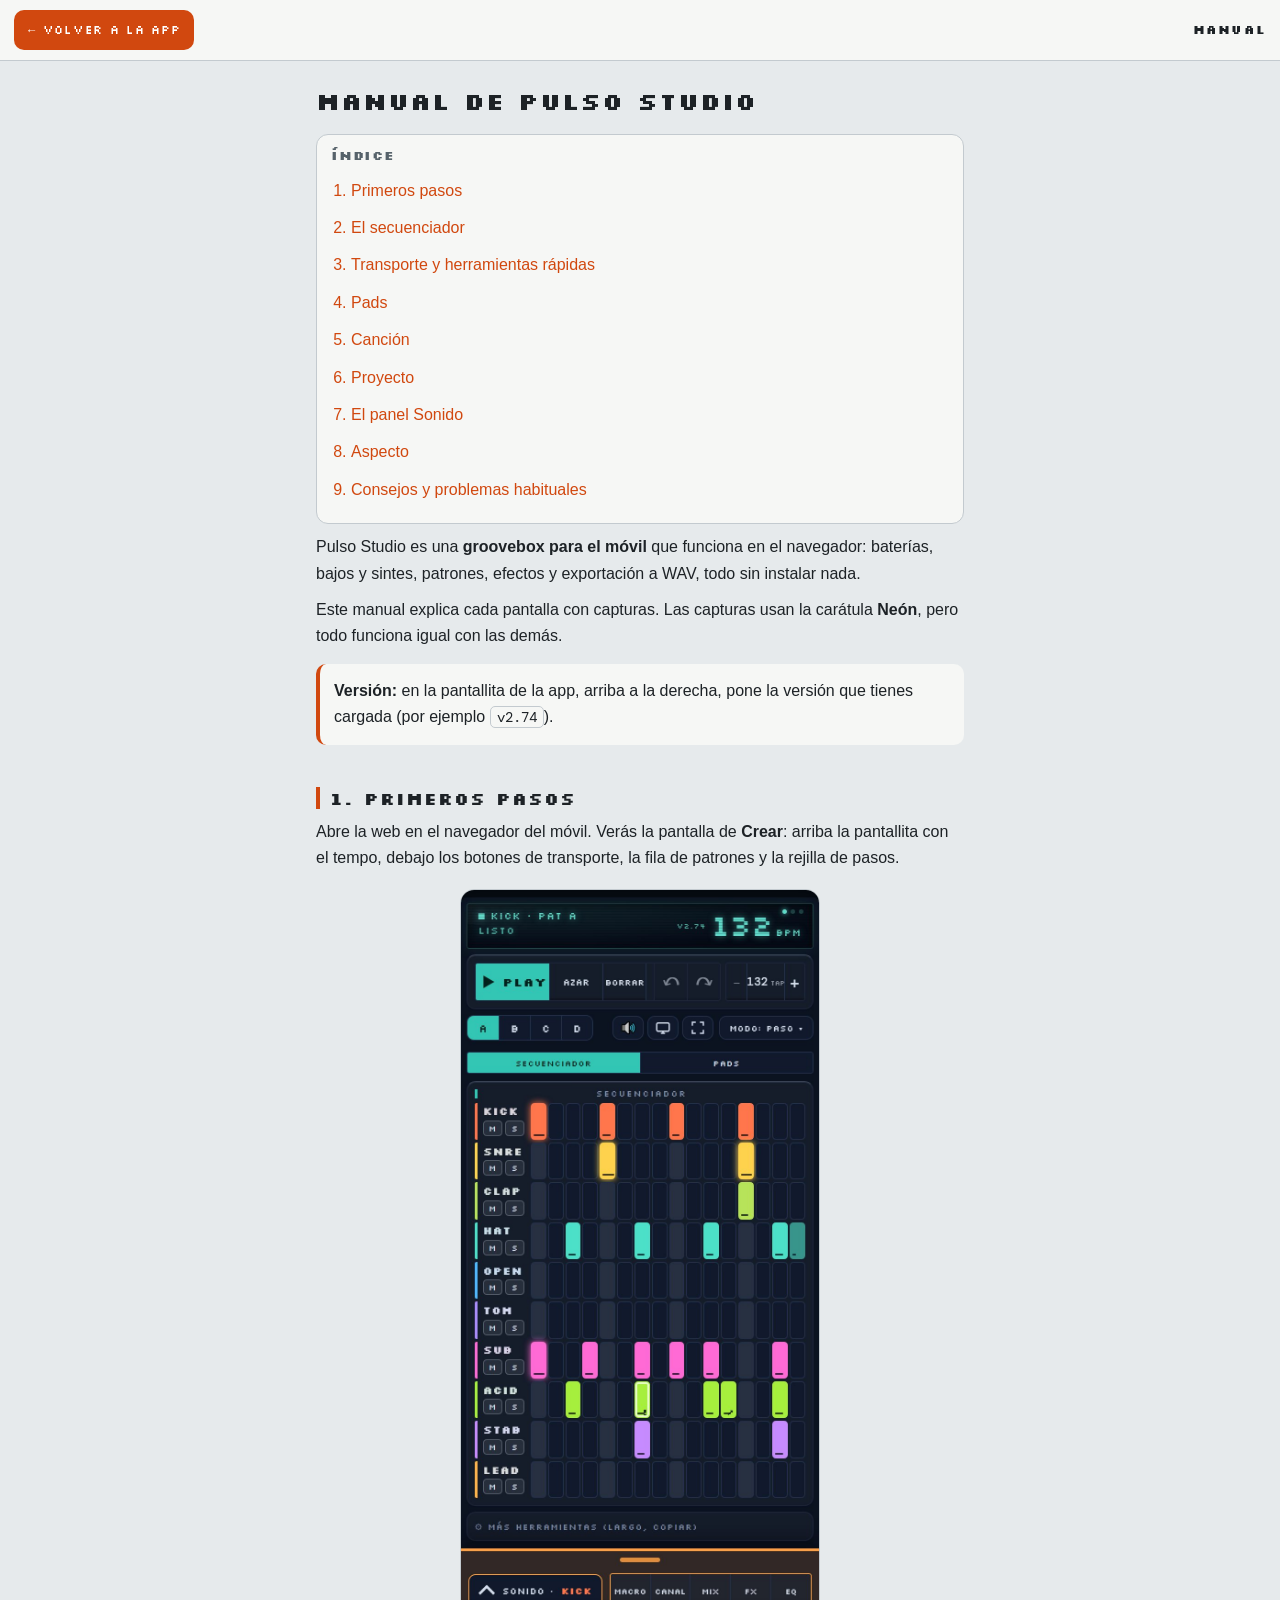
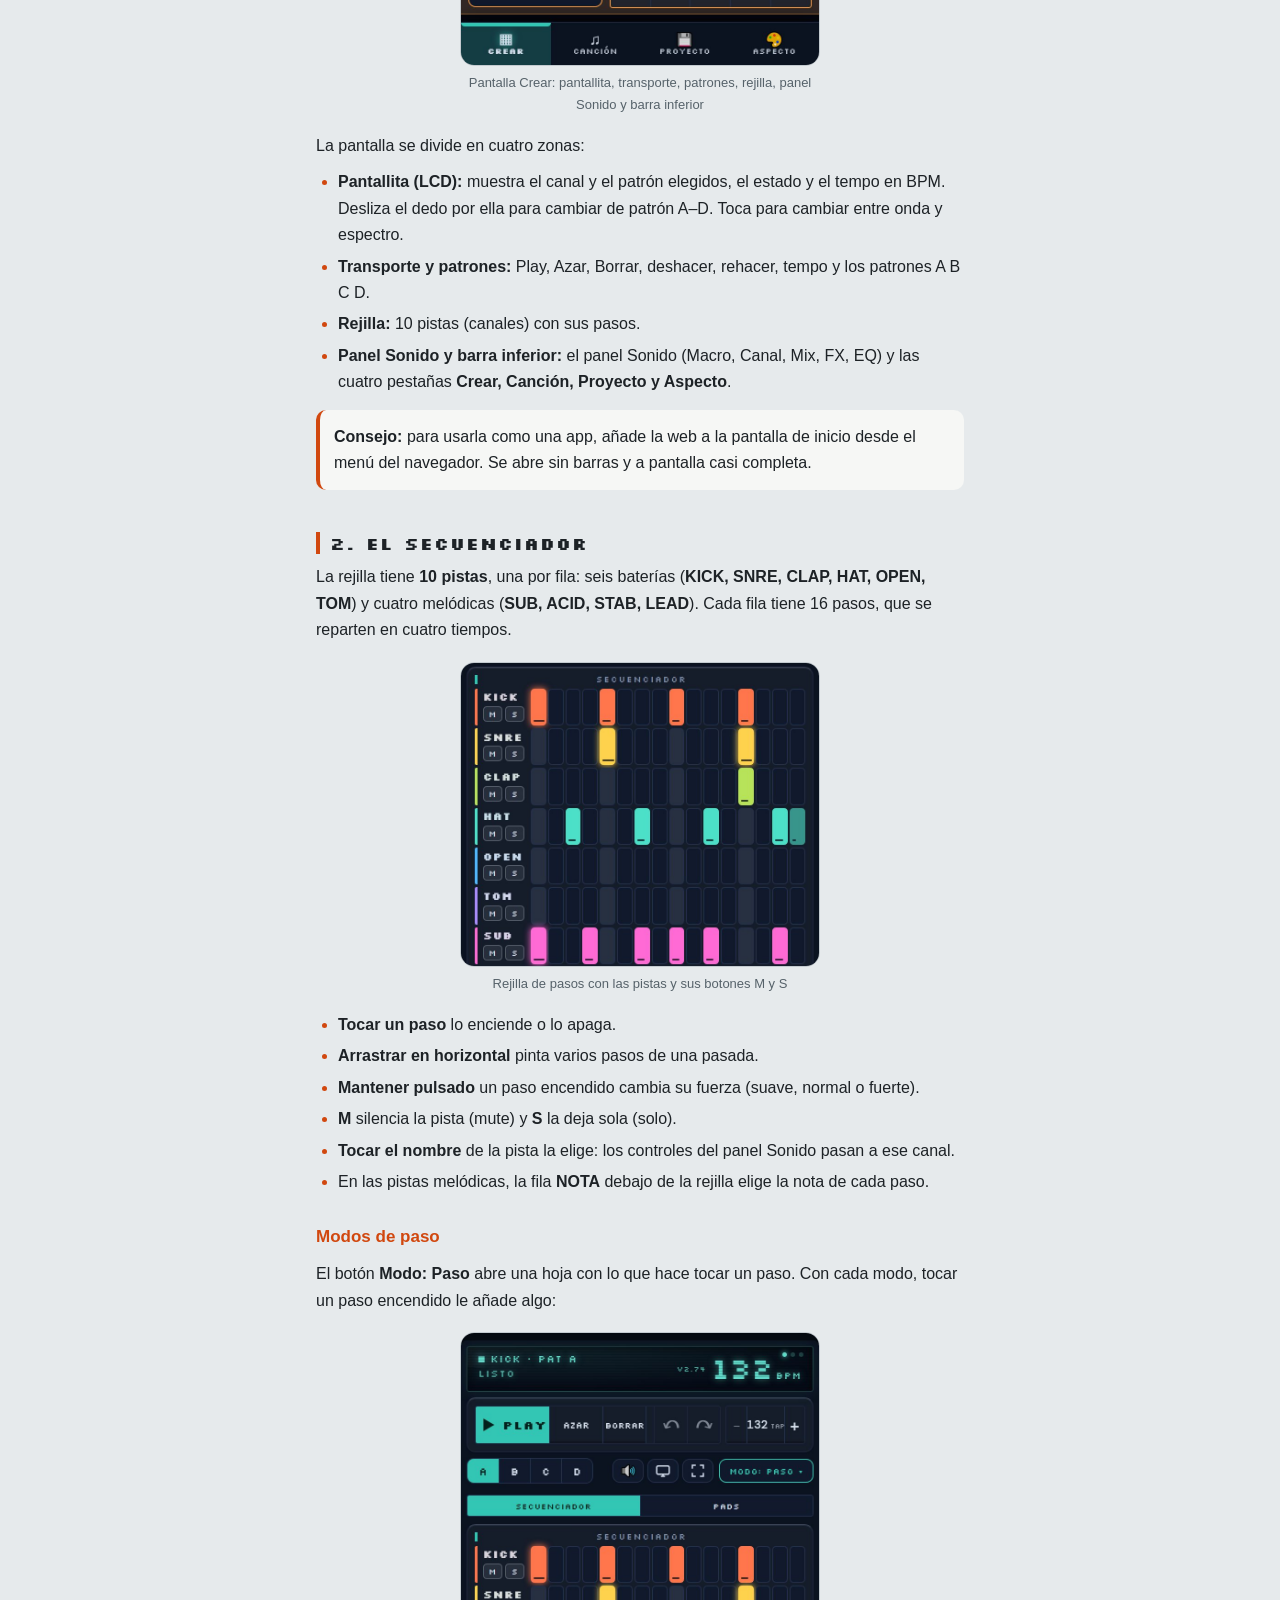
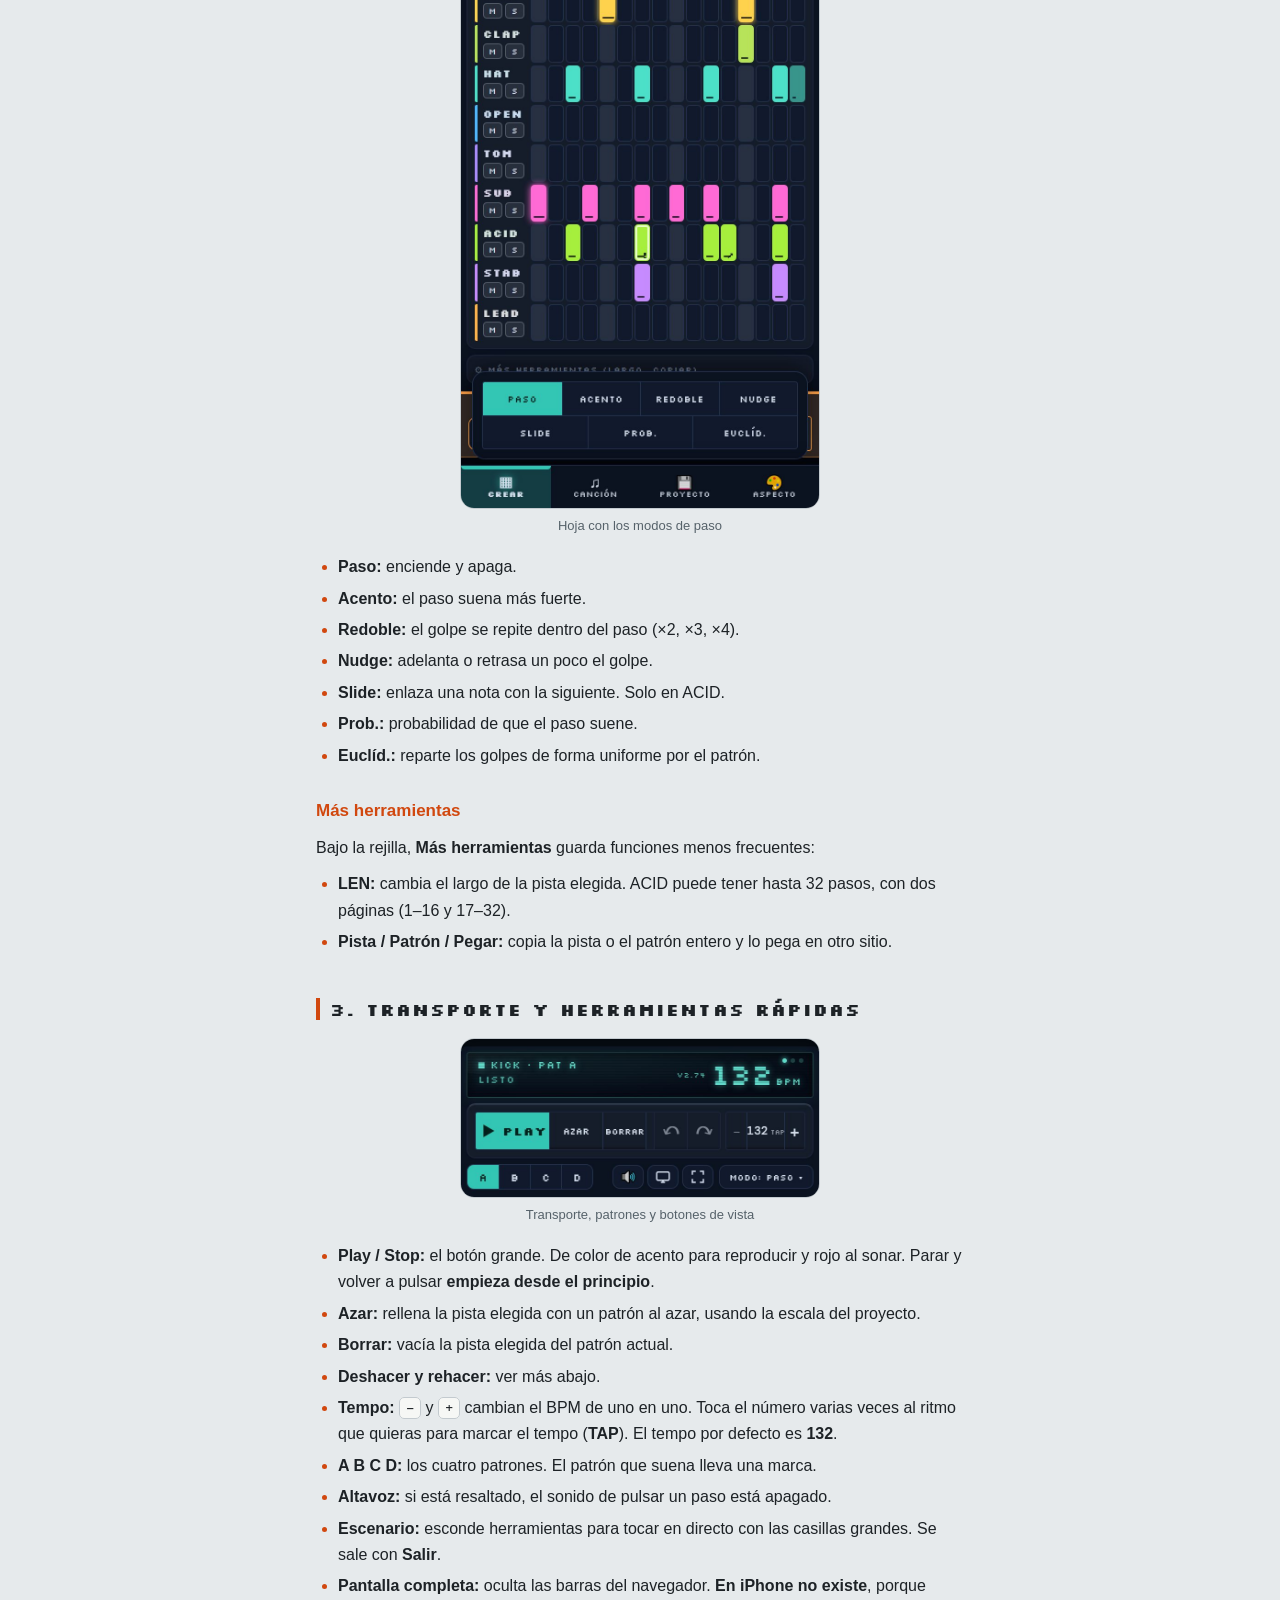
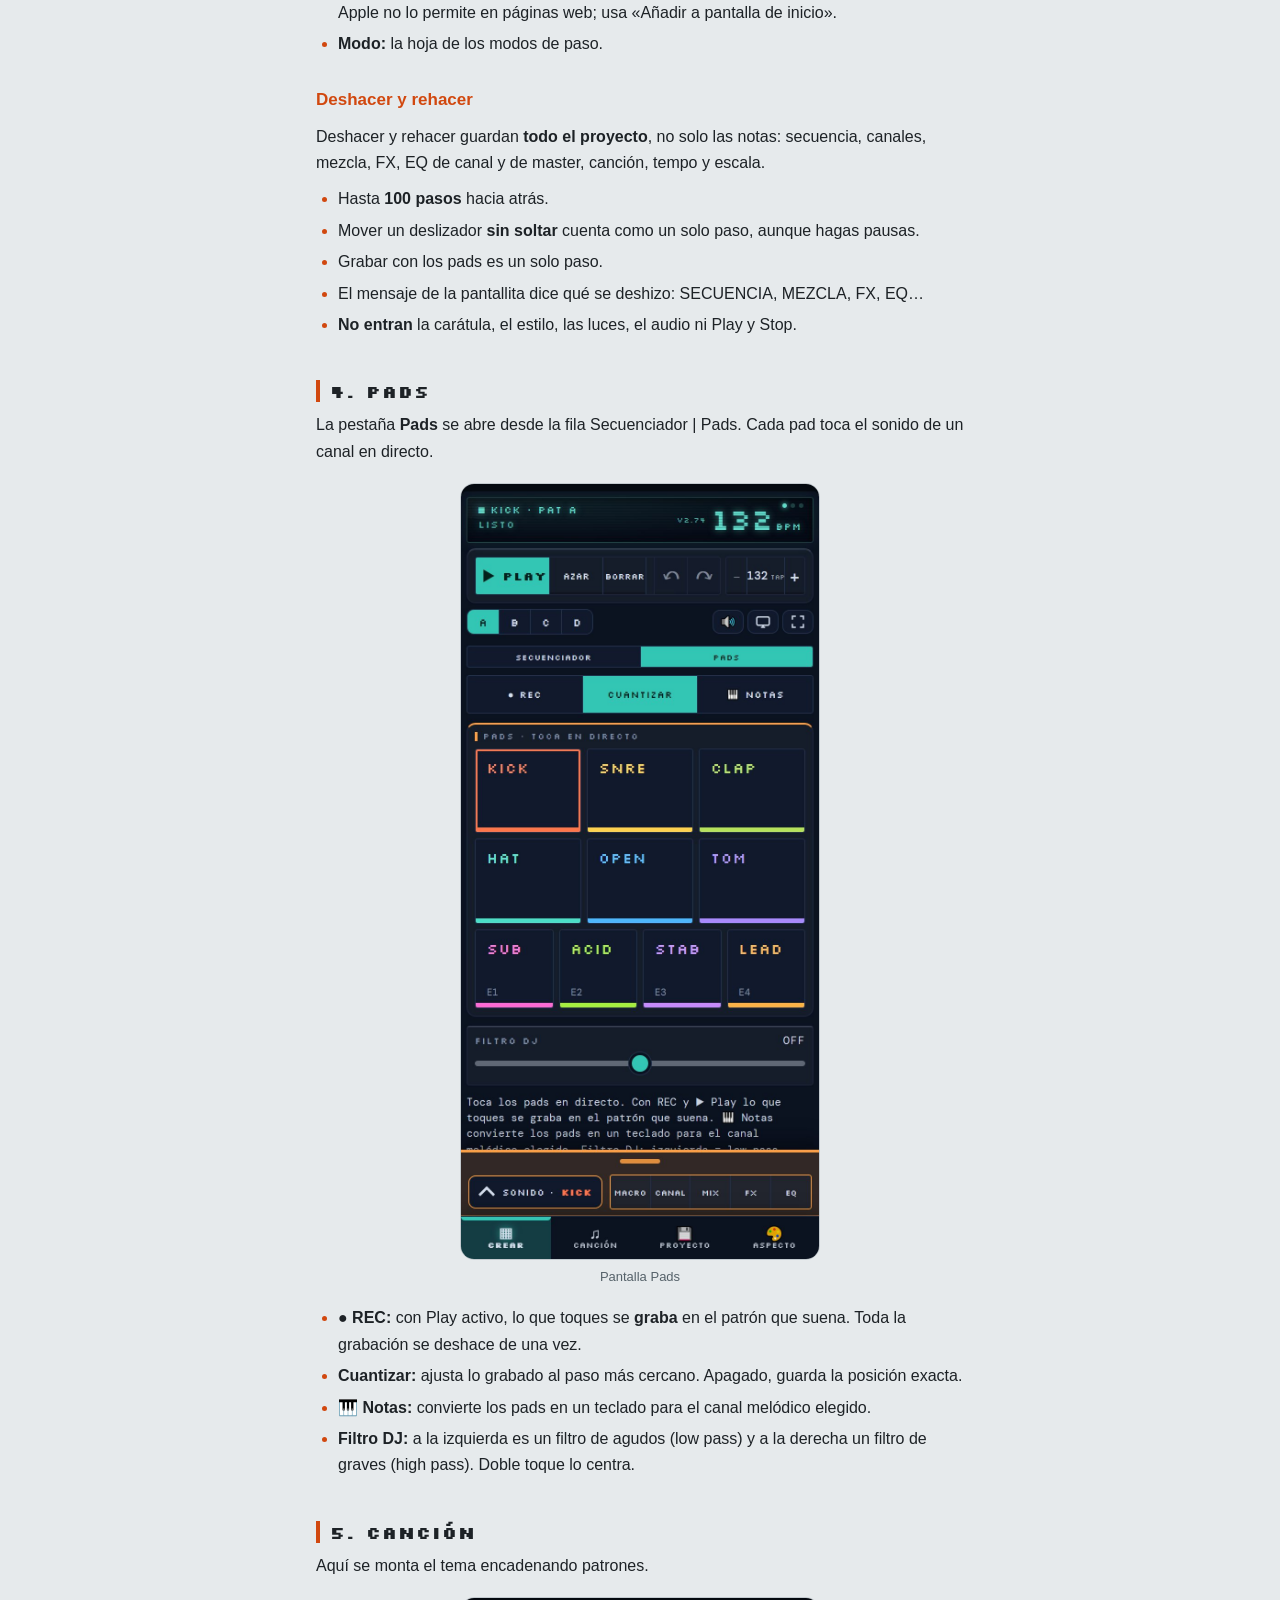
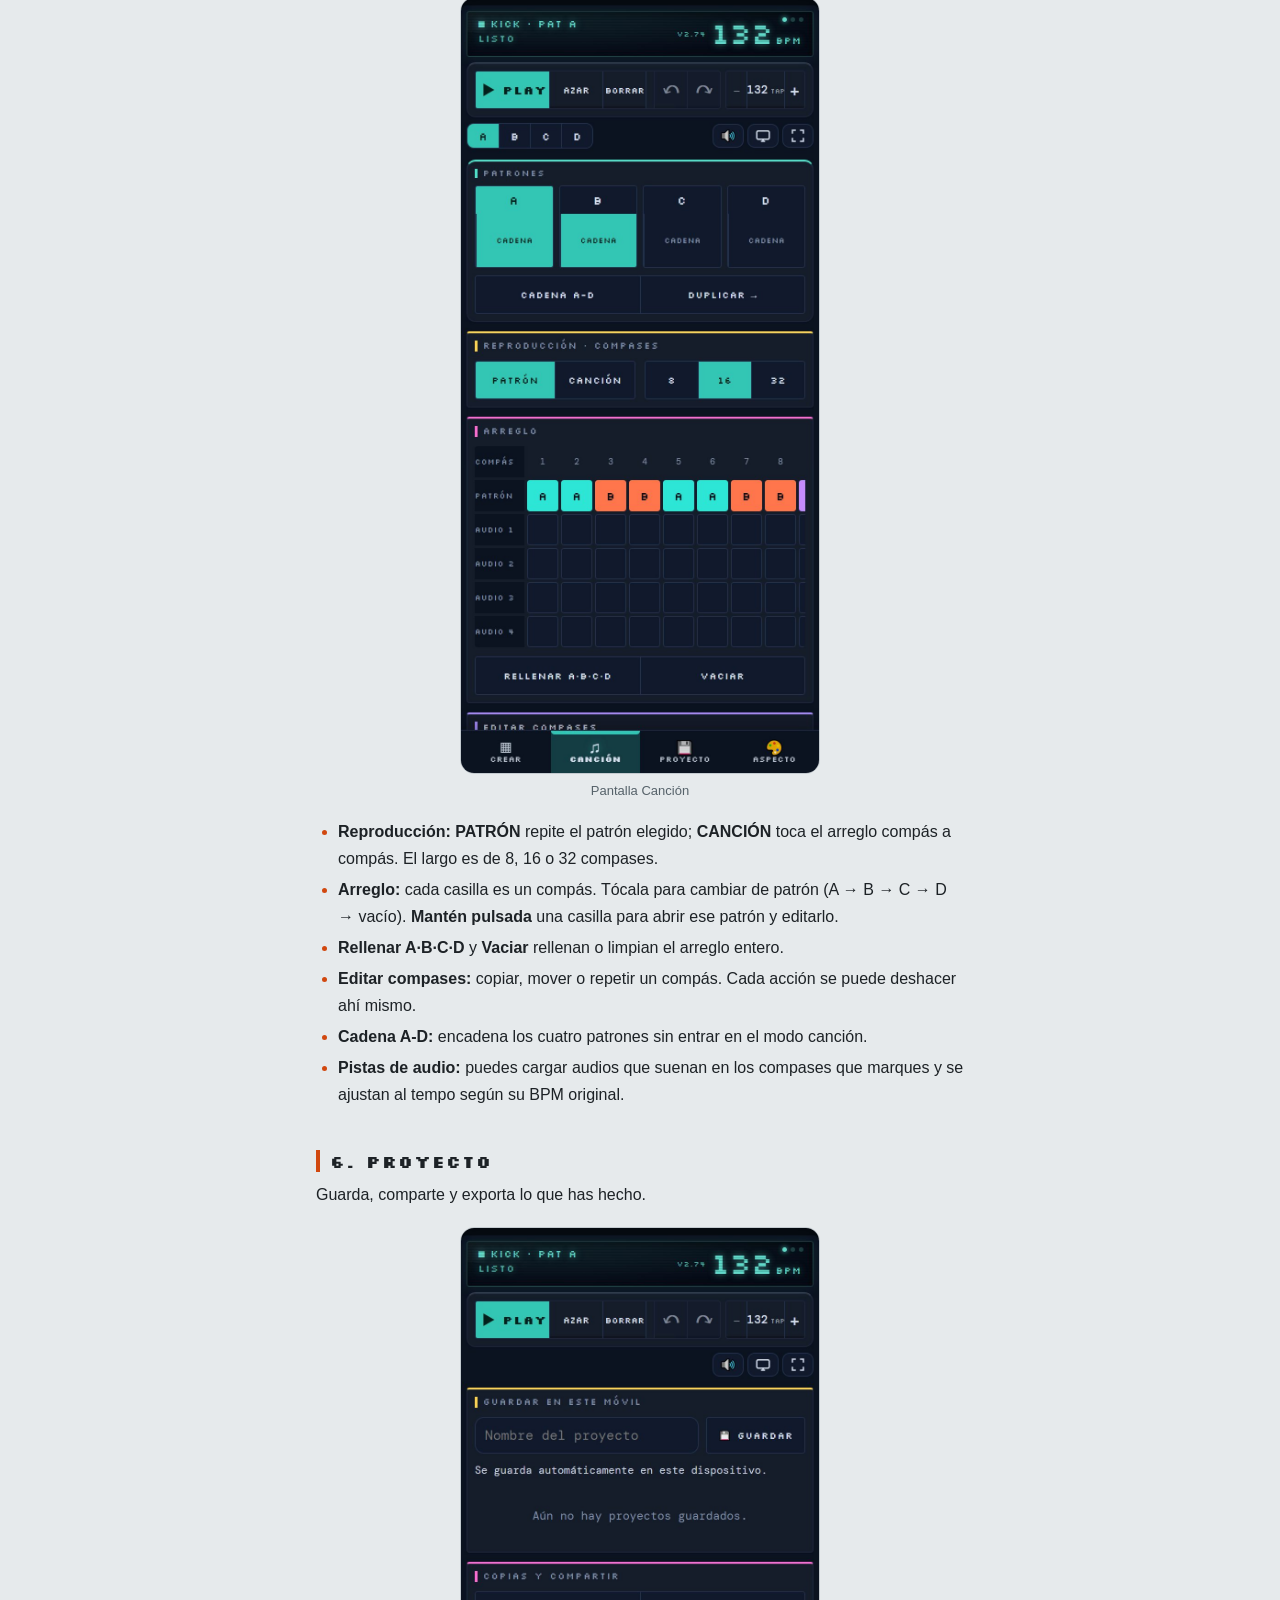
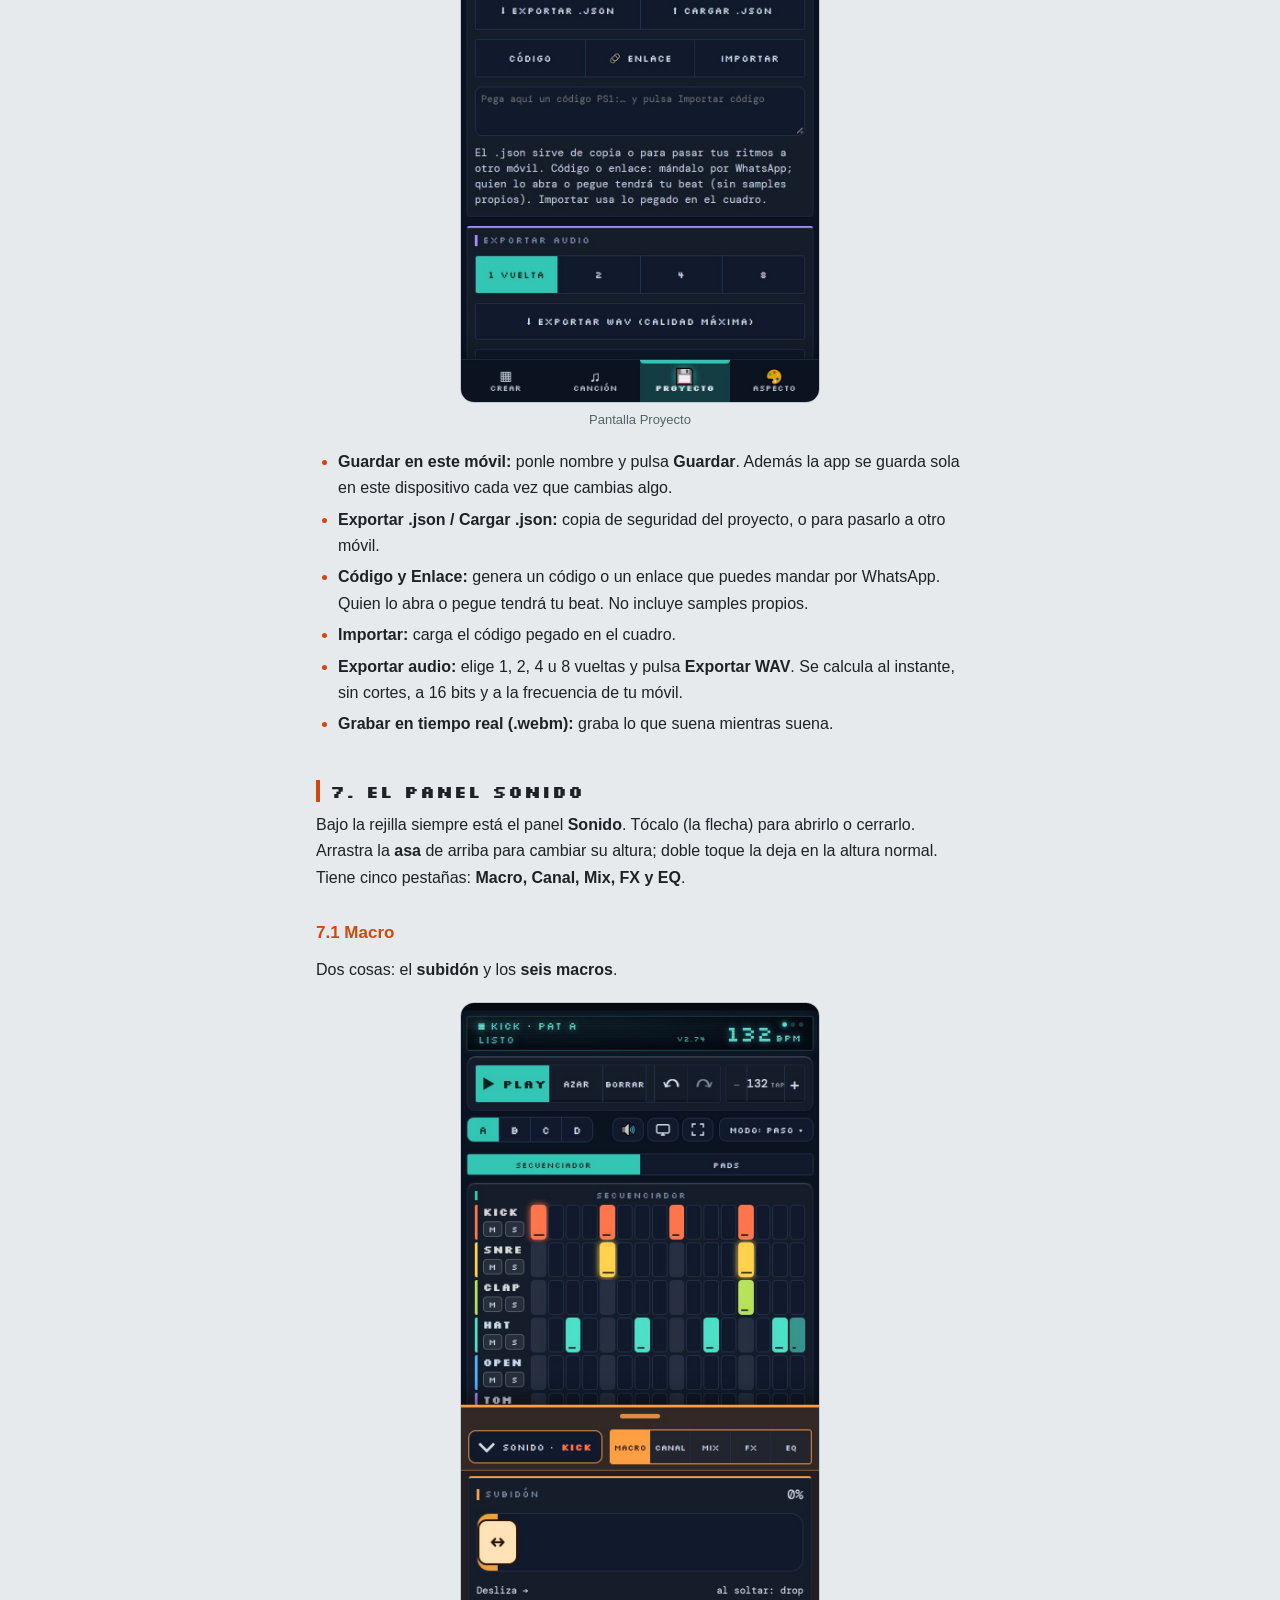
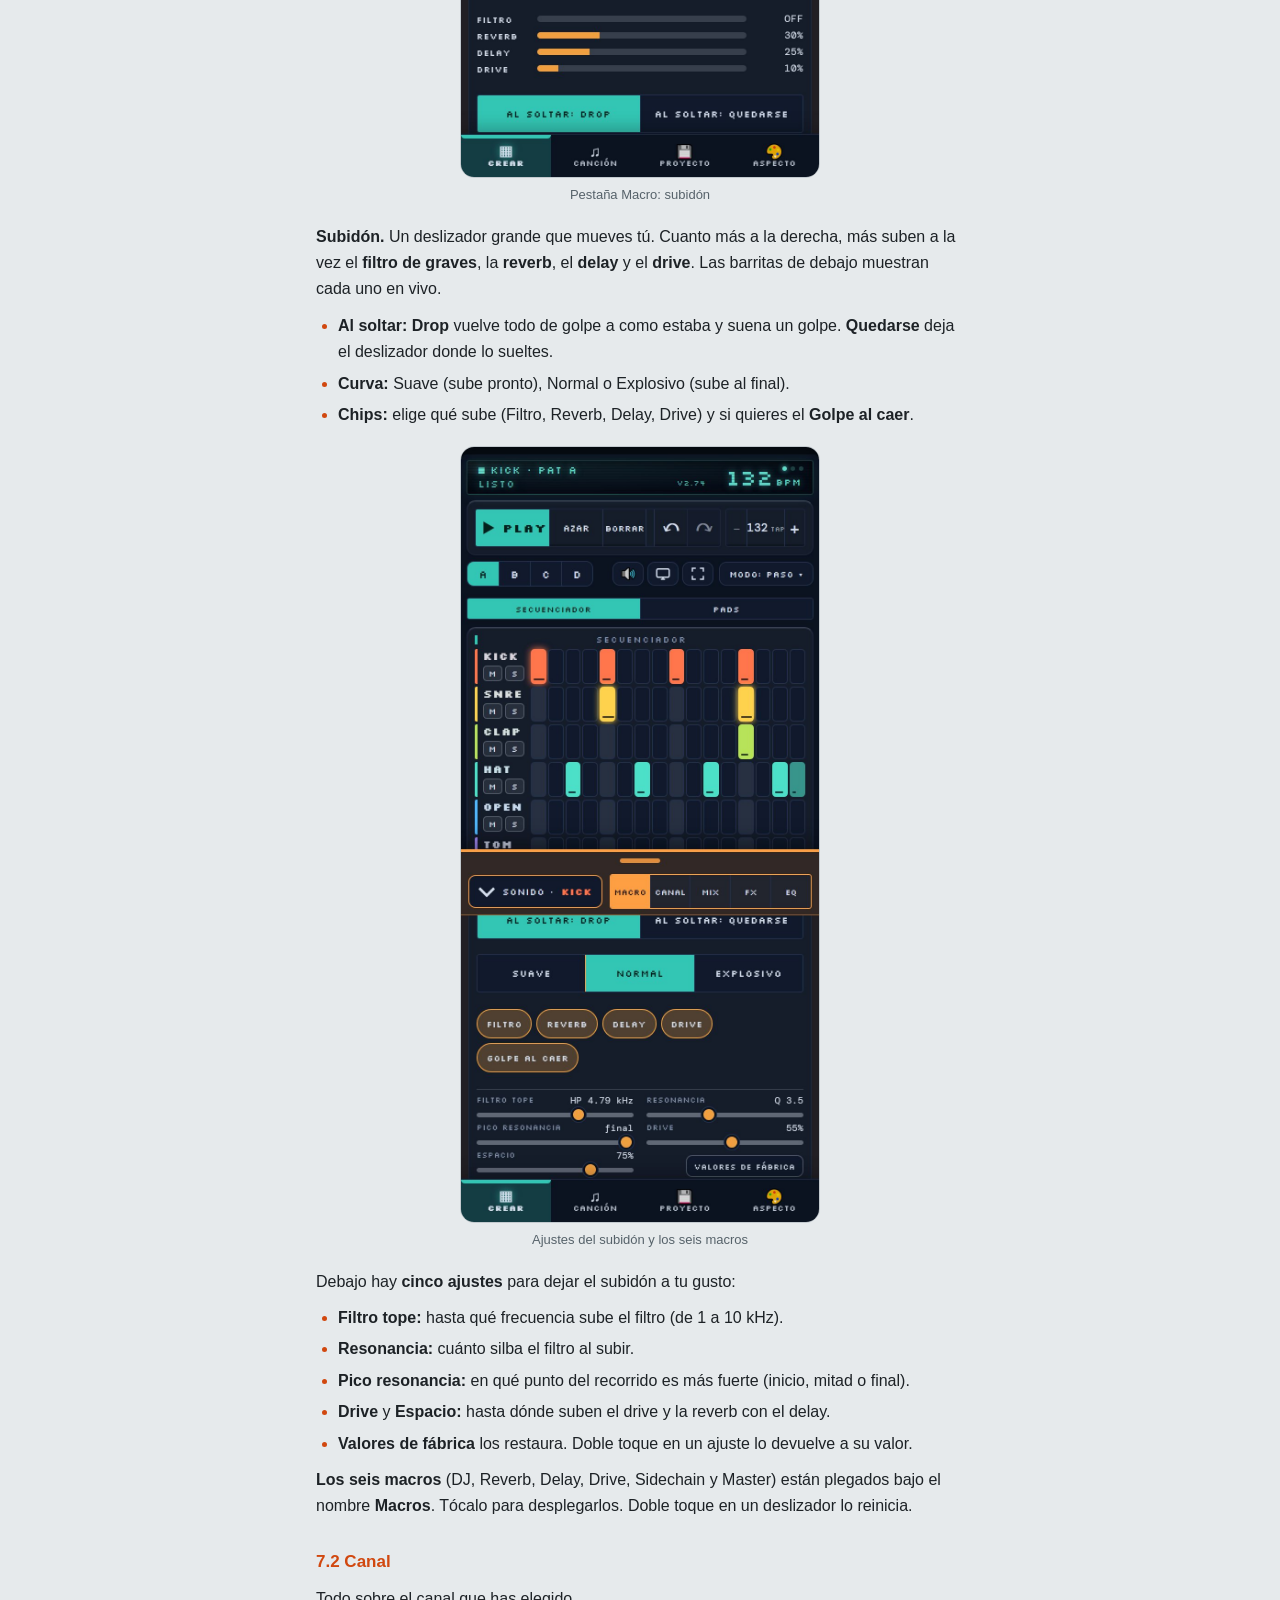
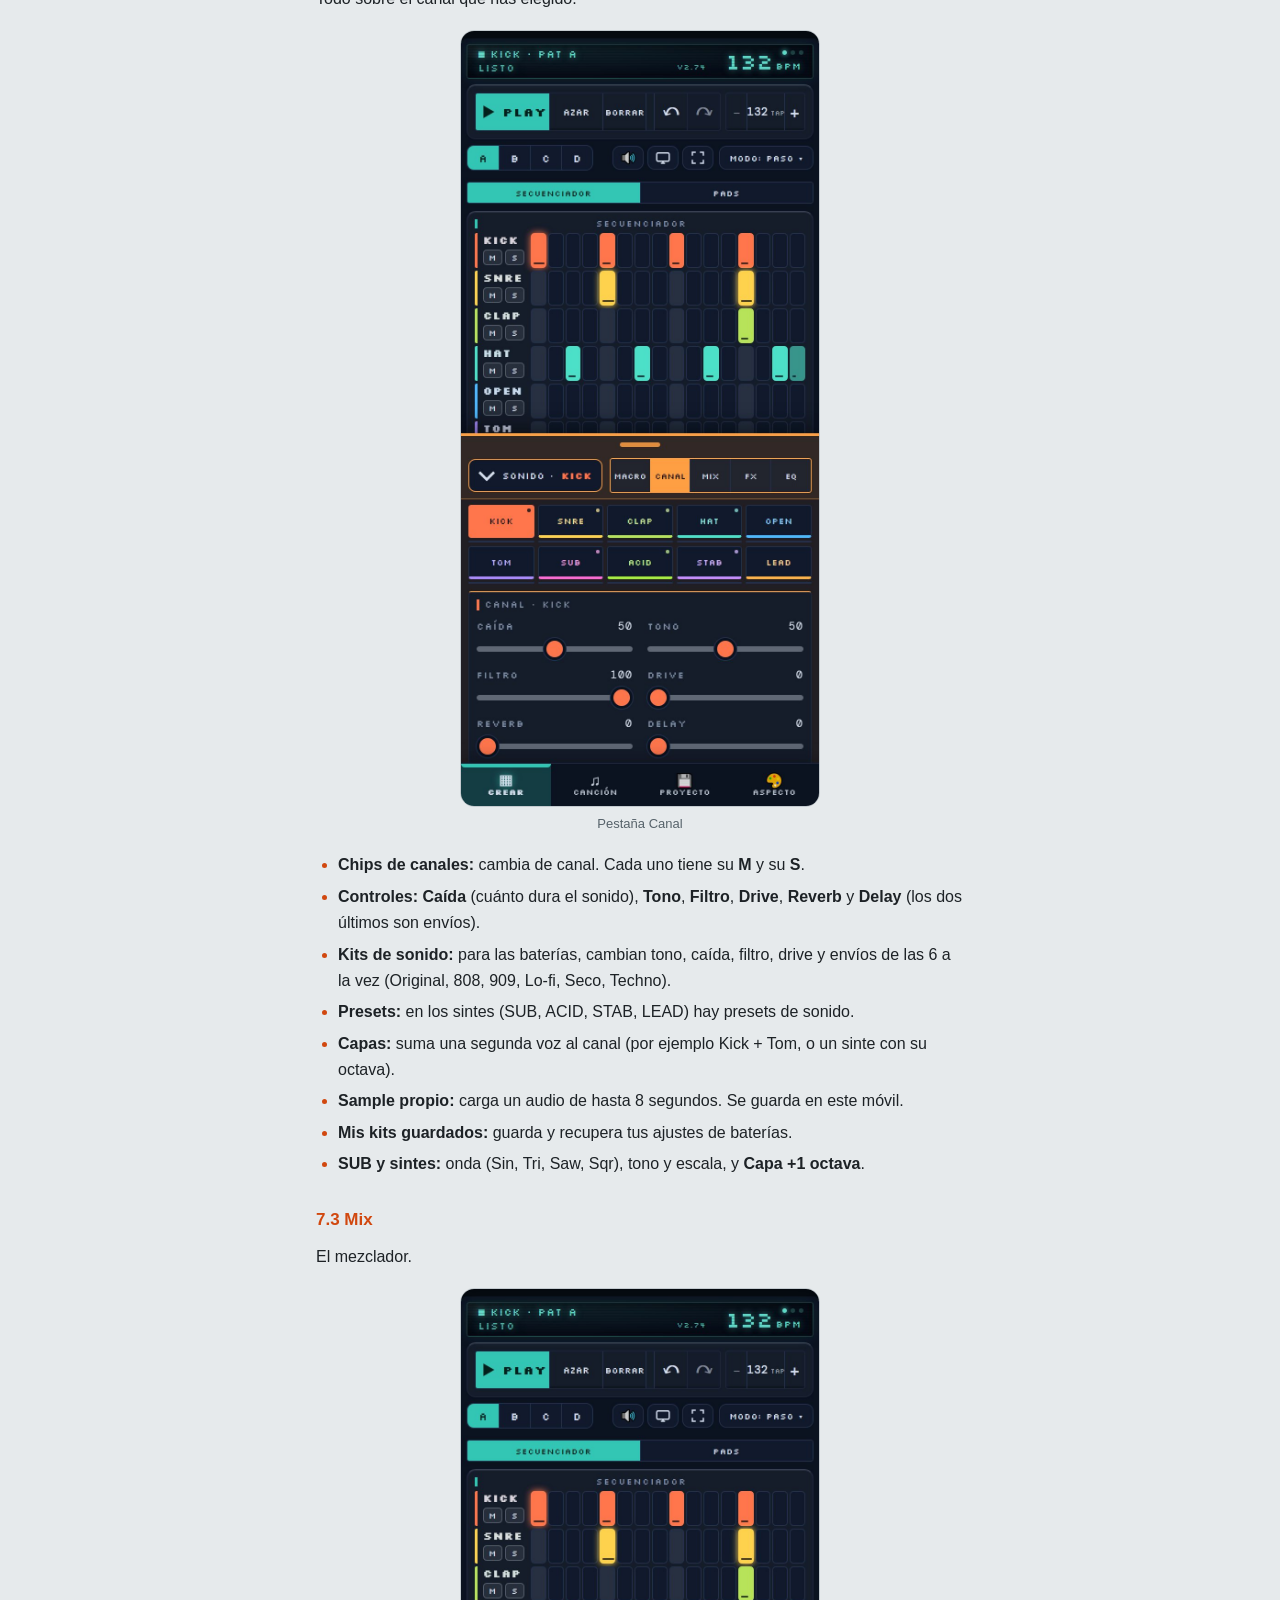
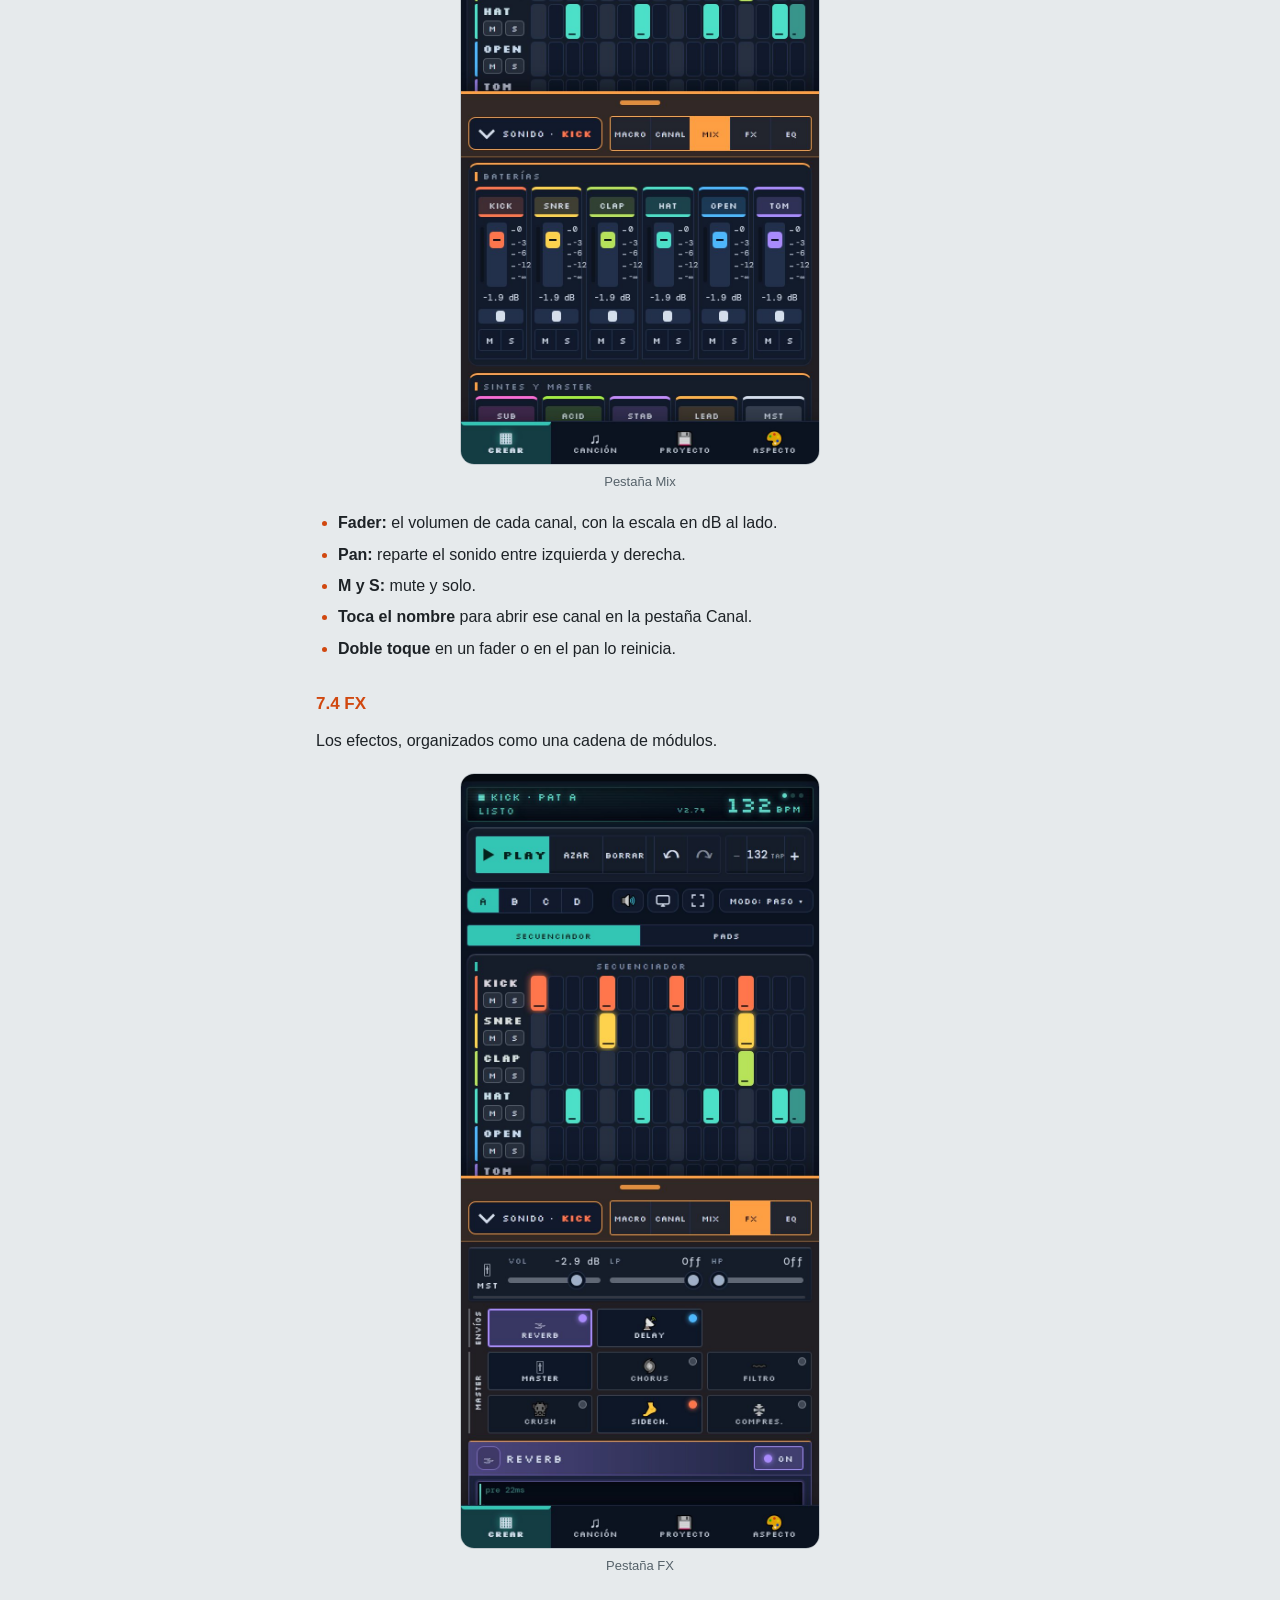
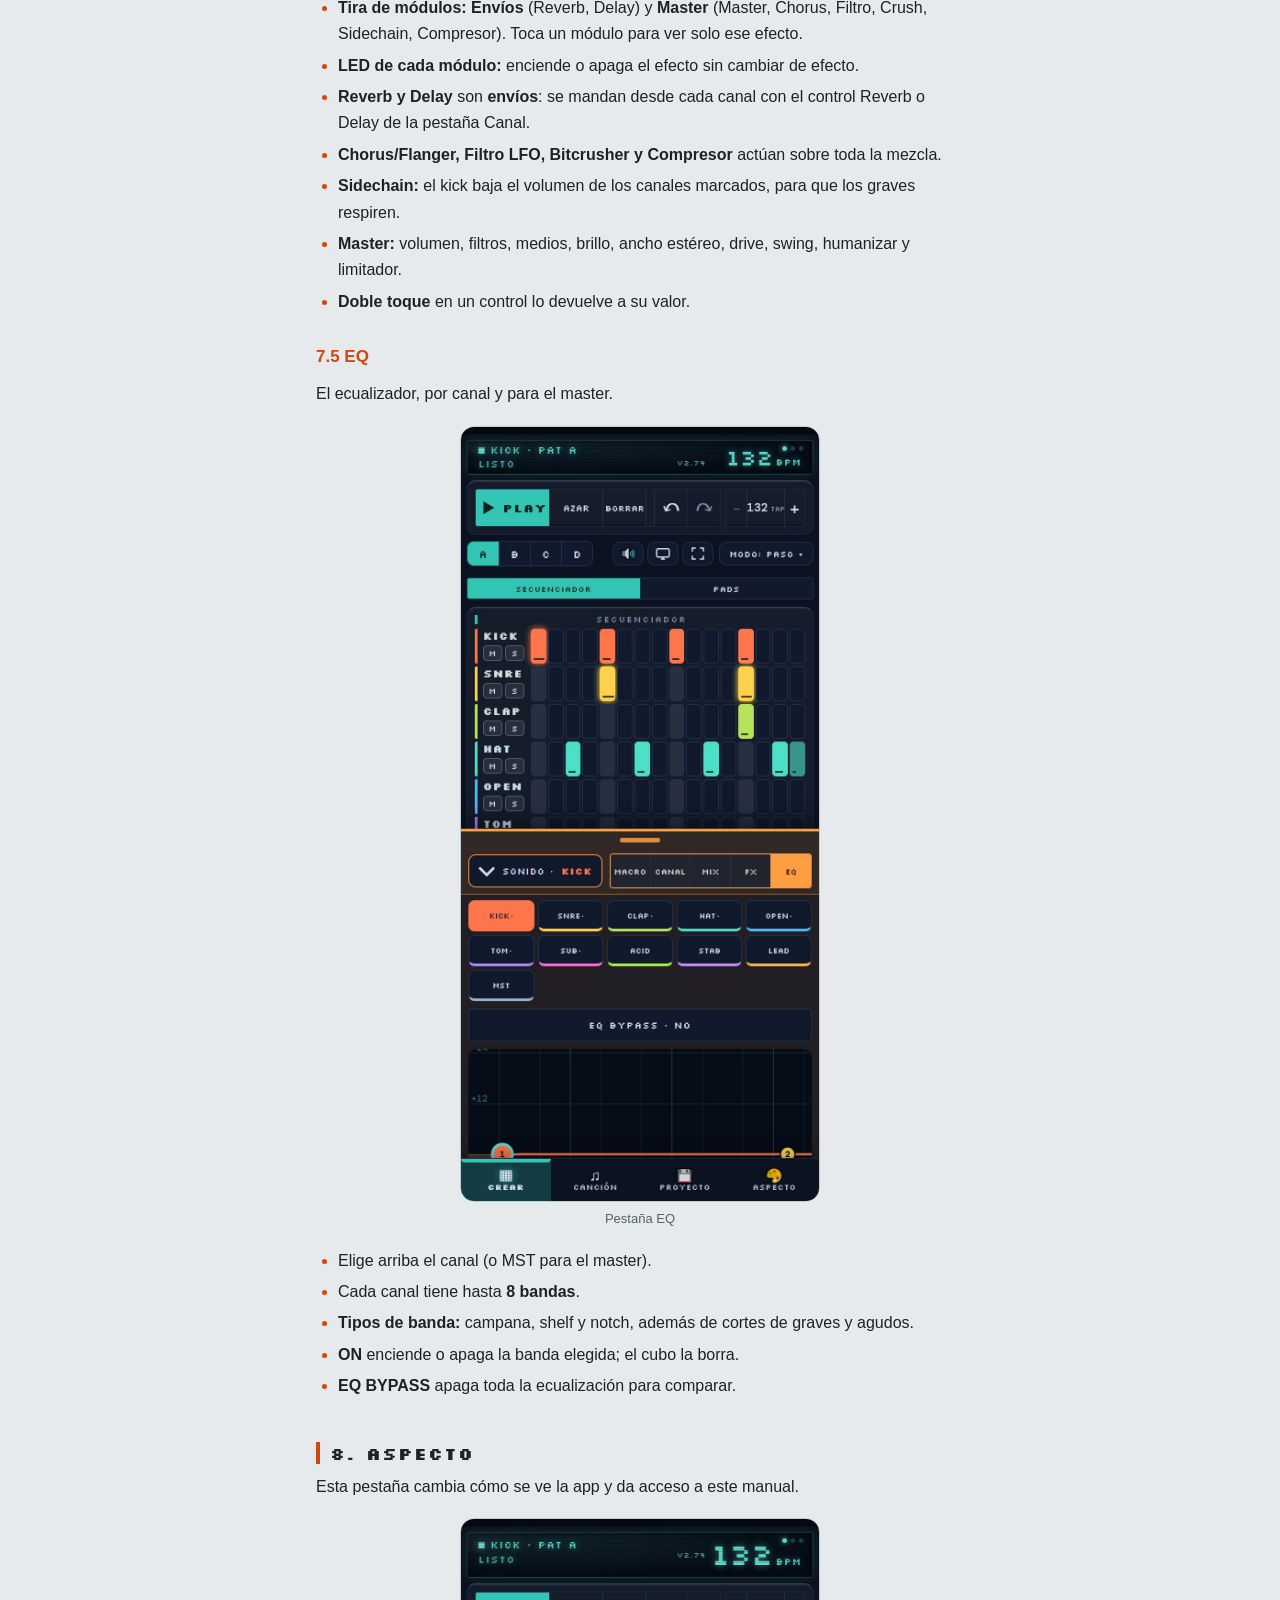
==== manual.html @ 57a89d0b "v2.74: manual completo con capturas y boton en Aspecto Co-Authored-By: Claude Sonnet 5.5 <noreply@an" ====
<!doctype html>
<html lang="es">
<head>
<meta charset="utf-8">
<meta name="viewport" content="width=device-width,initial-scale=1,viewport-fit=cover">
<title>Manual · Pulso Studio</title>
<meta name="description" content="Manual de Pulso Studio con capturas de cada pantalla.">
<link rel="icon" href="icon.svg" type="image/svg+xml">
<link rel="stylesheet" href="https://fonts.googleapis.com/css2?family=DM+Mono:wght@400;500&family=Silkscreen:wght@400;700&display=swap">
<style>
:root{--bg:#05080f;--card:#0b1220;--fg:#d5deeb;--mute:#9fb0c8;--ac:#34c6b4;--onac:#03211d;--line:#22304b;color-scheme:dark}
*{box-sizing:border-box}
html{scroll-behavior:smooth;scroll-padding-top:64px}
body{margin:0;background:var(--bg);color:var(--fg);font:16px/1.65 -apple-system,BlinkMacSystemFont,"Segoe UI",Roboto,sans-serif;padding-bottom:env(safe-area-inset-bottom)}
header{position:sticky;top:0;z-index:5;display:flex;align-items:center;gap:10px;padding:10px 14px;padding-top:calc(10px + env(safe-area-inset-top));background:var(--card);border-bottom:1px solid var(--line)}
header a.back{display:inline-flex;align-items:center;gap:6px;min-height:40px;padding:0 14px;border-radius:10px;background:var(--ac);color:var(--onac);text-decoration:none;font-family:"Silkscreen",monospace;font-size:12px;letter-spacing:.06em;text-transform:uppercase}
header b{font-family:"Silkscreen",monospace;font-size:12px;letter-spacing:.1em;text-transform:uppercase;color:var(--fg);margin-left:auto}
main{max-width:680px;margin:0 auto;padding:18px 16px 60px}
h1{font-family:"Silkscreen",monospace;font-size:24px;line-height:1.2;letter-spacing:.04em;margin:8px 0 14px}
h2{font-family:"Silkscreen",monospace;font-size:17px;letter-spacing:.06em;margin:42px 0 10px;padding-left:10px;border-left:4px solid var(--ac);text-transform:uppercase;line-height:1.3}
h3{font-size:17px;margin:28px 0 6px;color:var(--ac)}
p{margin:10px 0}
a{color:var(--ac)}
ul,ol{padding-left:22px;margin:10px 0}
li{margin:5px 0}
li::marker{color:var(--ac)}
code{font-family:"DM Mono",monospace;font-size:.9em;background:var(--card);border:1px solid var(--line);border-radius:5px;padding:1px 6px}
blockquote{margin:14px 0;padding:10px 14px;border-radius:10px;background:var(--card);border-left:4px solid var(--ac)}
blockquote p{margin:4px 0}
figure{margin:18px auto;max-width:360px;text-align:center}
figure img{display:block;width:100%;height:auto;border-radius:14px;border:1px solid var(--line);background:var(--card)}
figcaption{margin-top:6px;font-size:13px;color:var(--mute)}
hr{border:0;border-top:1px solid var(--line);margin:34px 0 18px}
nav.toc{margin:18px 0 6px;padding:12px 14px;border-radius:12px;background:var(--card);border:1px solid var(--line)}
nav.toc h2{margin:0 0 6px;font-size:13px;border:0;padding:0;color:var(--mute)}
nav.toc ol{margin:0;padding-left:20px;columns:1}
nav.toc a{text-decoration:none;display:inline-block;min-height:30px;padding:3px 0}
.top{position:fixed;right:14px;bottom:calc(14px + env(safe-area-inset-bottom));width:46px;height:46px;border-radius:50%;border:0;background:var(--ac);color:var(--onac);font-size:20px;display:none;box-shadow:0 4px 14px rgba(0,0,0,.4)}
.top.on{display:block}
#err{color:#ff8a80}
</style>
</head>
<body>
<header><a class="back" href="./" aria-label="Volver a la app">← Volver a la app</a><b>Manual</b></header>
<main id="doc"><p>Cargando el manual…</p></main>
<button class="top" id="top" aria-label="Subir al principio">↑</button>
<script>
(()=>{
/* colores según la carátula elegida en la app */
const SK={neon:['#05080f','#0b1220','#d5deeb','#9fb0c8','#34c6b4','#03211d','#22304b',1],orange:['#f6e3cf','#fbf3e6','#2a1306','#6b3a1a','#c24a12','#ffffff','#d9b48c',0],plata:['#d9dce0','#eceef0','#1c1f24','#4b5158','#c75a0a','#ffffff','#aeb3b9',0],mpc:['#26282c','#3a3d42','#eceef0','#c4c8ce','#e5594f','#1a0a09','#5a5d63',1],papel:['#ece9de','#f7f5ee','#1d1d1b','#55544c','#c8381f','#ffffff','#c9c5b8',0],auto:null,dark:['#090b0d','#16191d','#d9dfe3','#9aa5ad','#2bb8cf','#04181b','#2a3037',1],light:['#e6eaec','#f6f7f5','#1d2226','#56626a','#d1480f','#ffffff','#c3cacf',0],sub:['#07030d','#170a26','#ded3f2','#b9a6d6','#a678e6','#12061f','#2c1649',1],green:['#030a06','#0c1811','#d0e9da','#9cc9ac','#4fd98f','#04140a','#1c3426',1]};
try{const s=JSON.parse(localStorage.getItem('pulsostudio1')||'{}').S||{};let k=SK[s.skin];if(!k&&matchMedia('(prefers-color-scheme: light)').matches)k=SK.light;if(k){const r=document.documentElement.style,n=['--bg','--card','--fg','--mute','--ac','--onac','--line'];n.forEach((v,i)=>r.setProperty(v,k[i]));r.colorScheme=k[7]?'dark':'light'}}catch(e){}
const esc=s=>s.replace(/&/g,'&amp;').replace(/</g,'&lt;').replace(/>/g,'&gt;');
const slug=s=>s.toLowerCase().normalize('NFD').replace(/[̀-ͯ]/g,'').replace(/[^a-z0-9]+/g,'-').replace(/^-|-$/g,'');
const inl=s=>esc(s).replace(/`([^`]+)`/g,'<code>$1</code>').replace(/\*\*([^*]+)\*\*/g,'<strong>$1</strong>').replace(/&lt;(https?:\/\/[^&\s]+)&gt;/g,'<a href="$1">$1</a>').replace(/\[([^\]]+)\]\(([^)]+)\)/g,'<a href="$2">$1</a>');
function md(src){const L=src.replace(/\r/g,'').split('\n'),out=[],toc=[];let list='',para=[],bq=[];
 const fp=()=>{if(para.length){out.push('<p>'+inl(para.join(' '))+'</p>');para=[]}};
 const fl=()=>{if(list){out.push('</'+list+'>');list=''}};
 const fq=()=>{if(bq.length){out.push('<blockquote><p>'+bq.map(inl).join('</p><p>')+'</p></blockquote>');bq=[]}};
 const fa=()=>{fp();fl();fq()};
 for(const raw of L){const l=raw.trimEnd();let m;
  if(!l.trim()){fa();continue}
  if(m=l.match(/^(#{1,3})\s+(.*)$/)){fa();const n=m[1].length,id=slug(m[2]);out.push(`<h${n} id="${id}">${inl(m[2])}</h${n}>`);if(n===2)toc.push([id,m[2]]);continue}
  if(m=l.match(/^!\[([^\]]*)\]\(([^)]+)\)\s*$/)){fa();out.push(`<figure><img src="${esc(m[2])}" alt="${esc(m[1])}" loading="lazy"><figcaption>${inl(m[1])}</figcaption></figure>`);continue}
  if(/^---+$/.test(l)){fa();out.push('<hr>');continue}
  if(m=l.match(/^>\s?(.*)$/)){fp();fl();bq.push(m[1]);continue}
  if(m=l.match(/^[-*]\s+(.*)$/)){fp();fq();if(list!=='ul'){fl();list='ul';out.push('<ul>')}out.push('<li>'+inl(m[1])+'</li>');continue}
  if(m=l.match(/^\d+\.\s+(.*)$/)){fp();fq();if(list!=='ol'){fl();list='ol';out.push('<ol>')}out.push('<li>'+inl(m[1])+'</li>');continue}
  fl();fq();para.push(l.trim())}
 fa();let html=out.join('\n');
 const t='<nav class="toc" aria-label="Índice"><h2>Índice</h2><ol>'+toc.map(([id,t])=>`<li><a href="#${id}">${inl(t.replace(/^\d+\.\s*/,''))}</a></li>`).join('')+'</ol></nav>';
 return html.replace('</h1>','</h1>'+t)}
const doc=document.getElementById('doc');
fetch('MANUAL.md?v='+Date.now()).then(r=>{if(!r.ok)throw 0;return r.text()}).then(t=>{doc.innerHTML=md(t);const h=location.hash&&document.getElementById(decodeURIComponent(location.hash.slice(1)));if(h)h.scrollIntoView()}).catch(()=>{doc.innerHTML='<p id="err">No se pudo cargar el manual. Comprueba la conexión y recarga la página.</p>'});
const tb=document.getElementById('top');addEventListener('scroll',()=>tb.classList.toggle('on',scrollY>600),{passive:true});tb.addEventListener('click',()=>scrollTo({top:0}));
})();
</script>
</body>
</html>
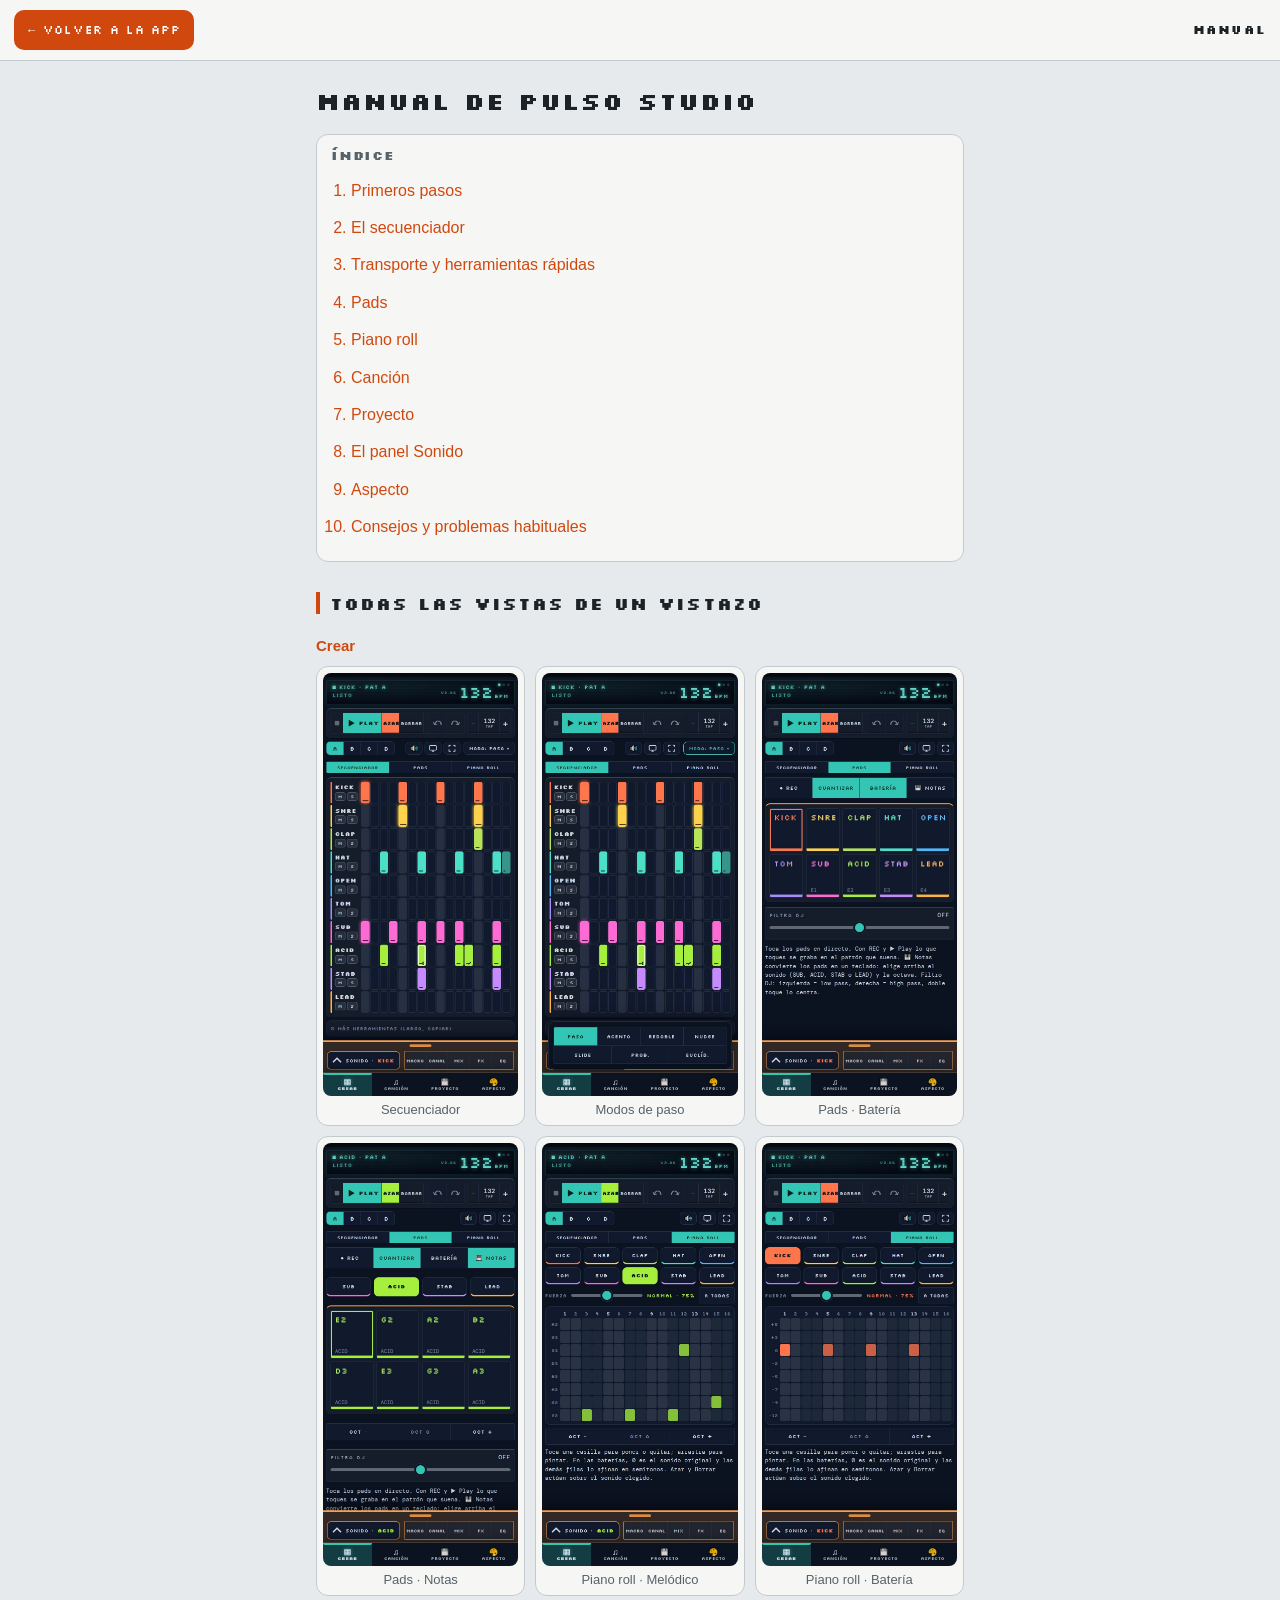
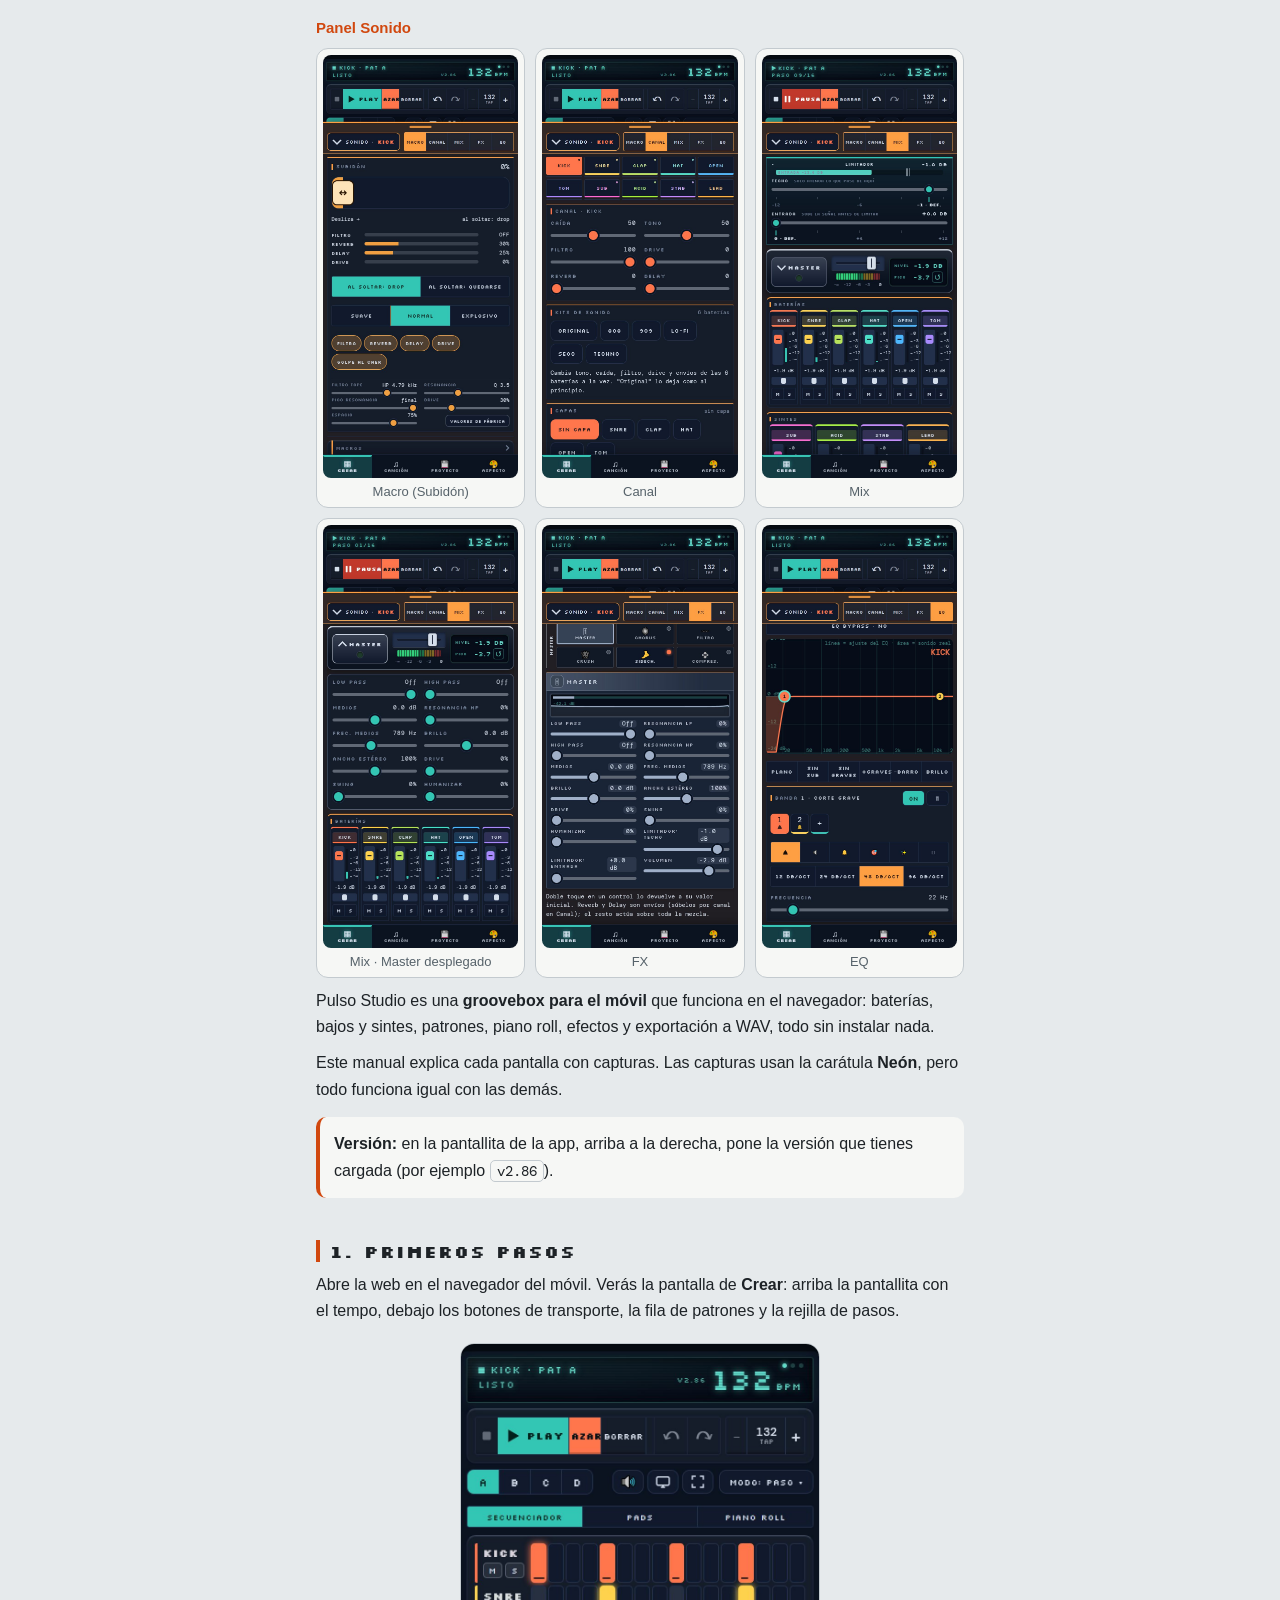
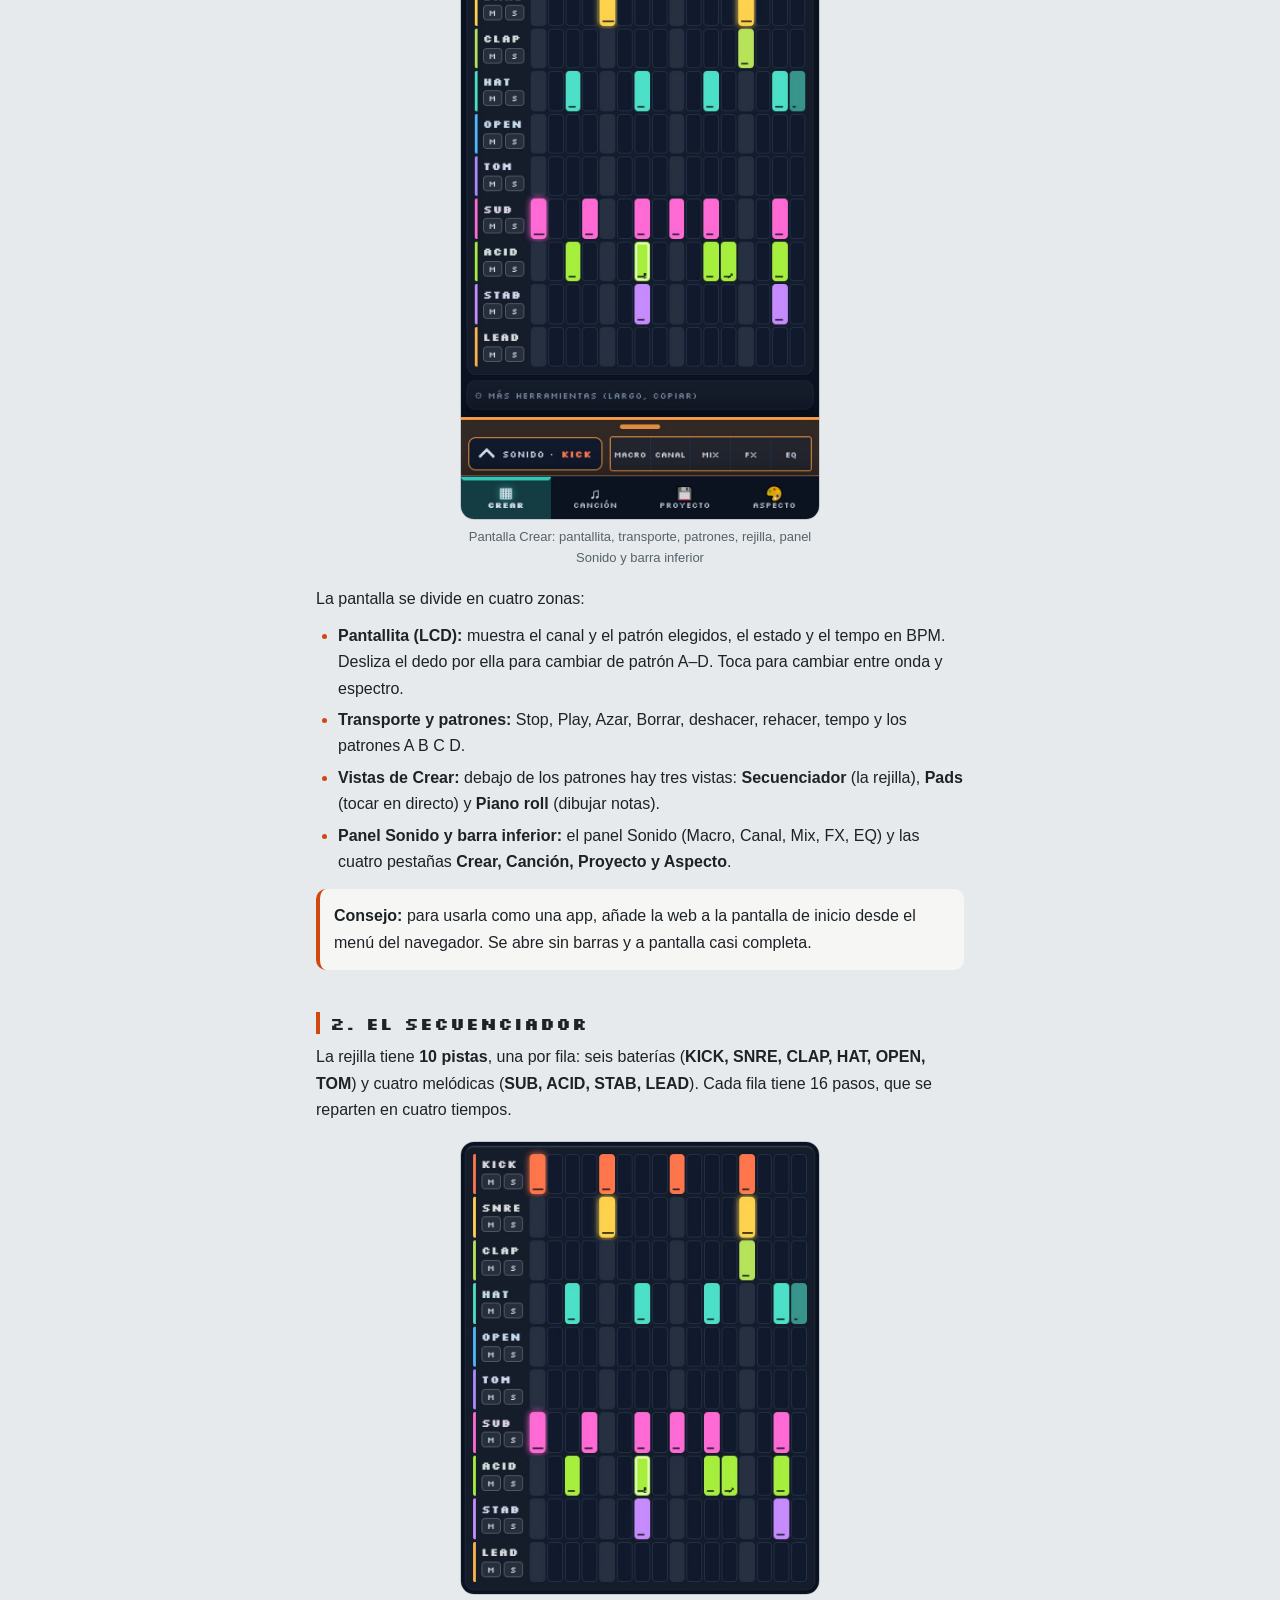
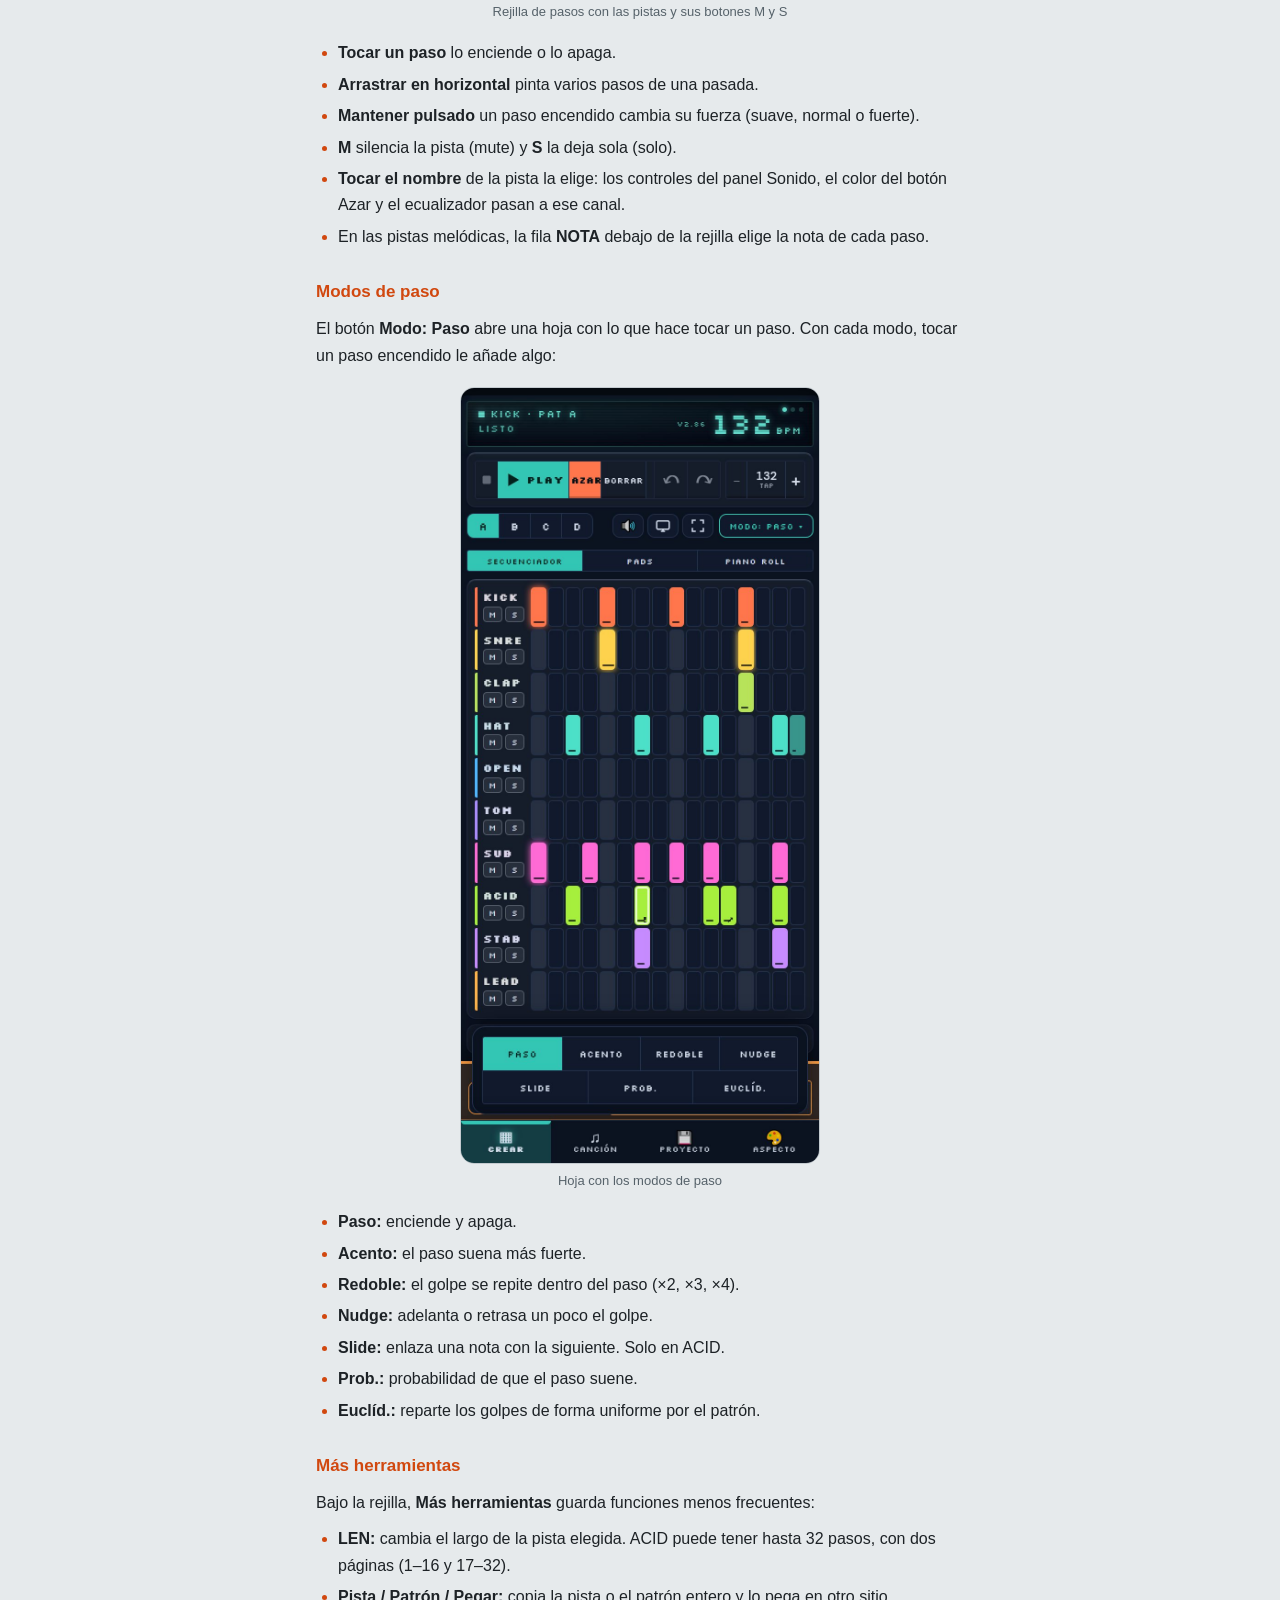
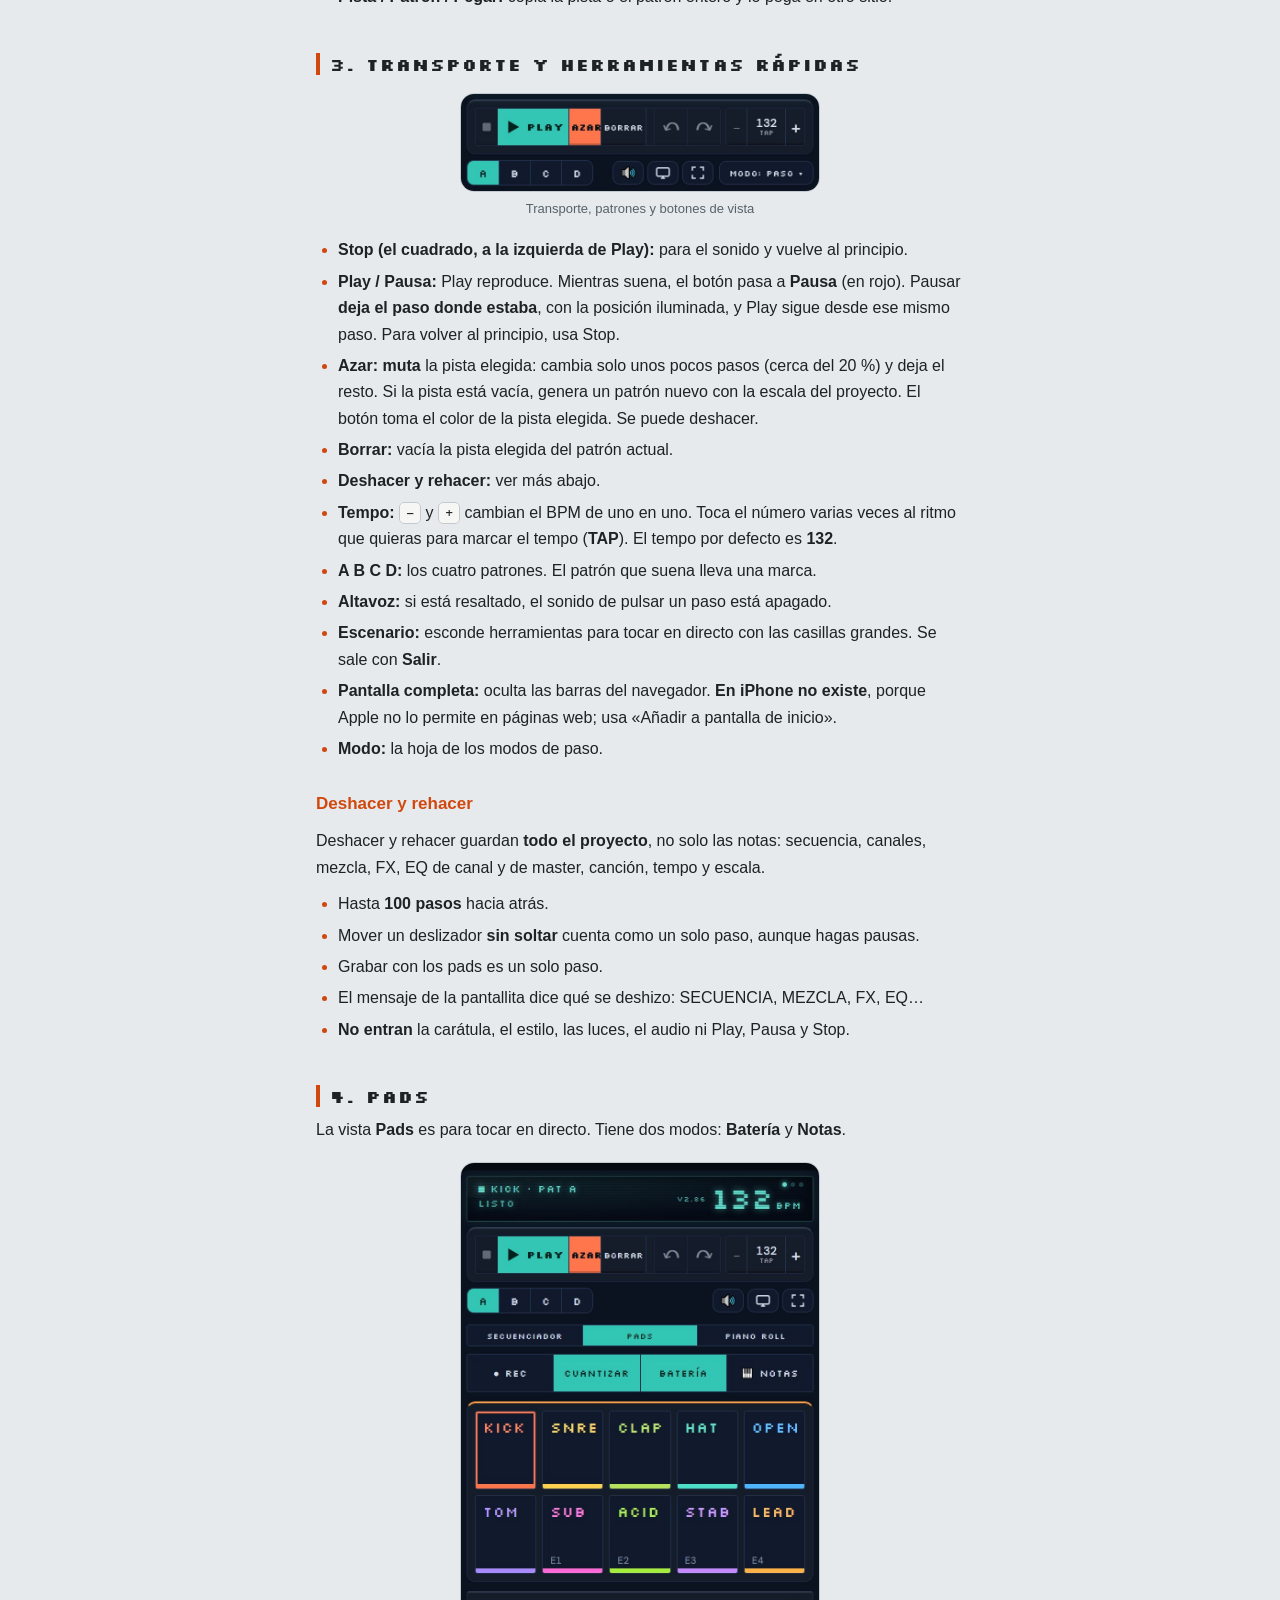
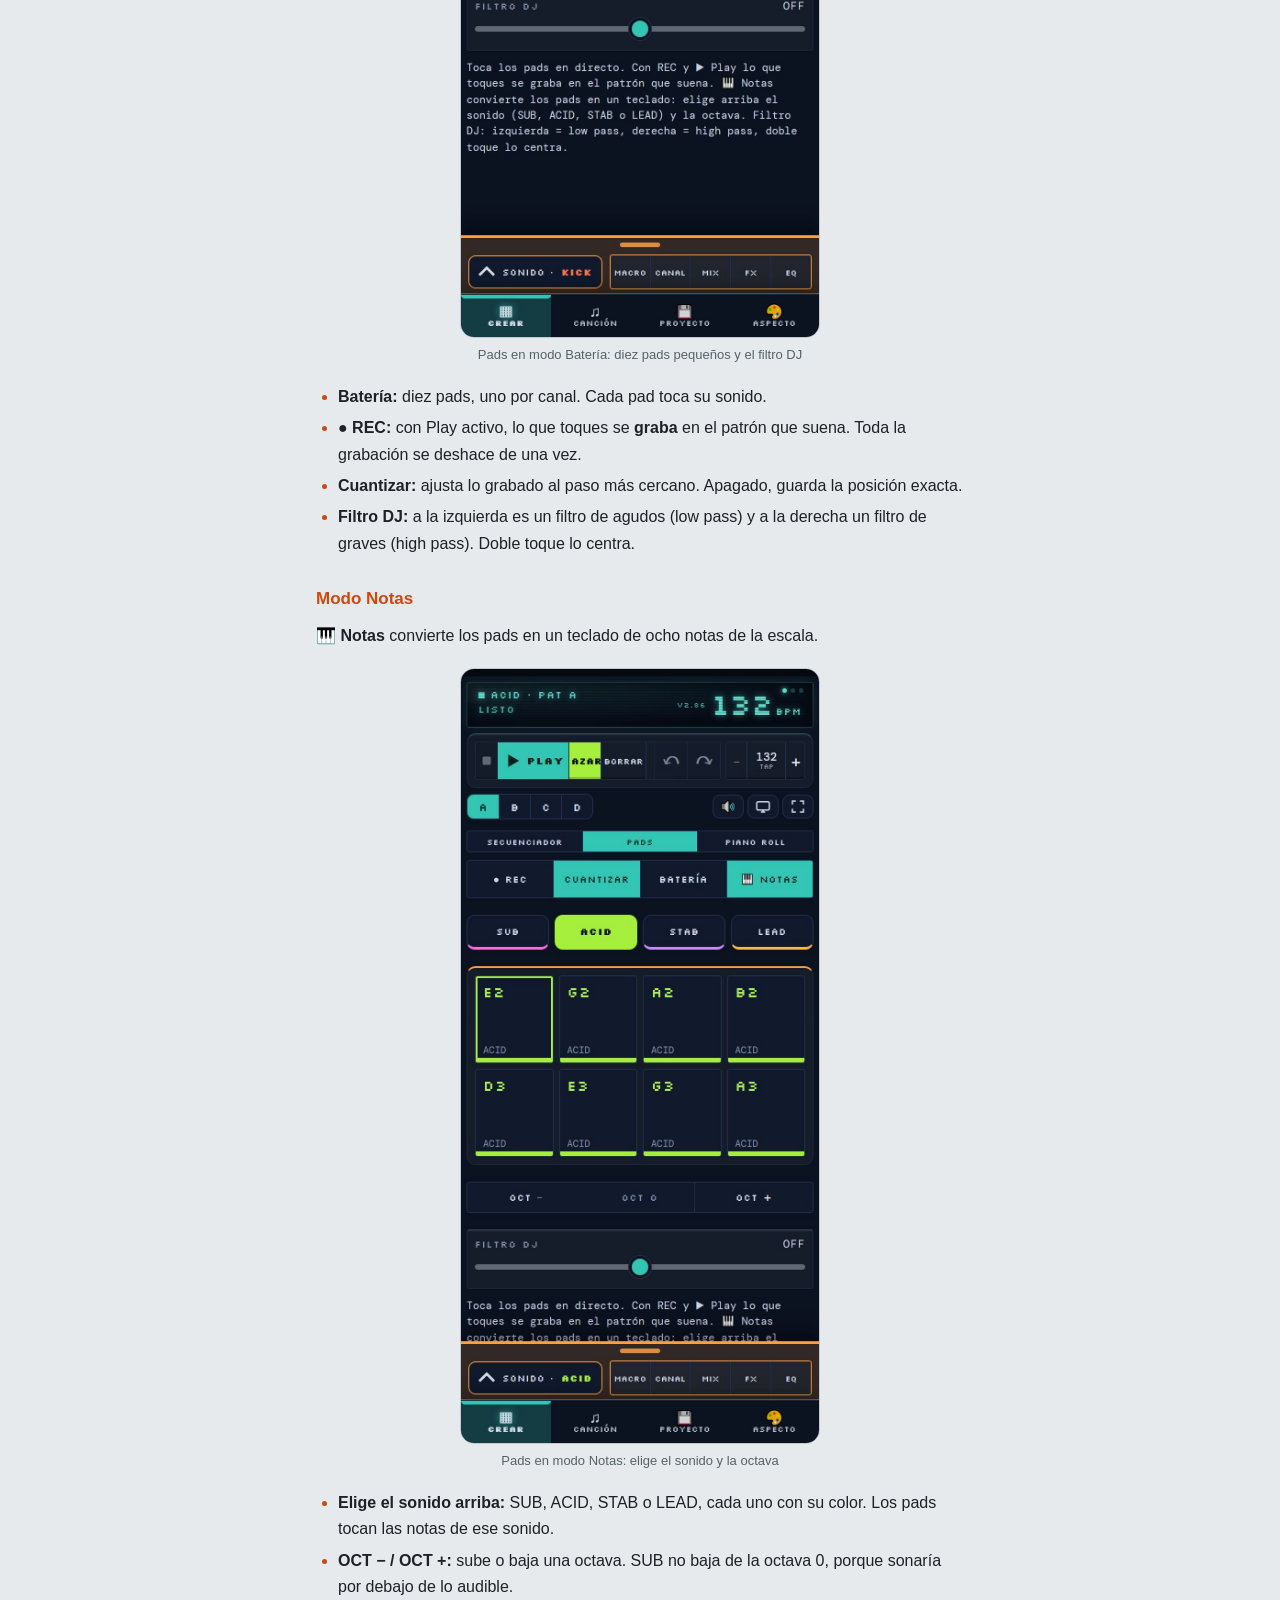
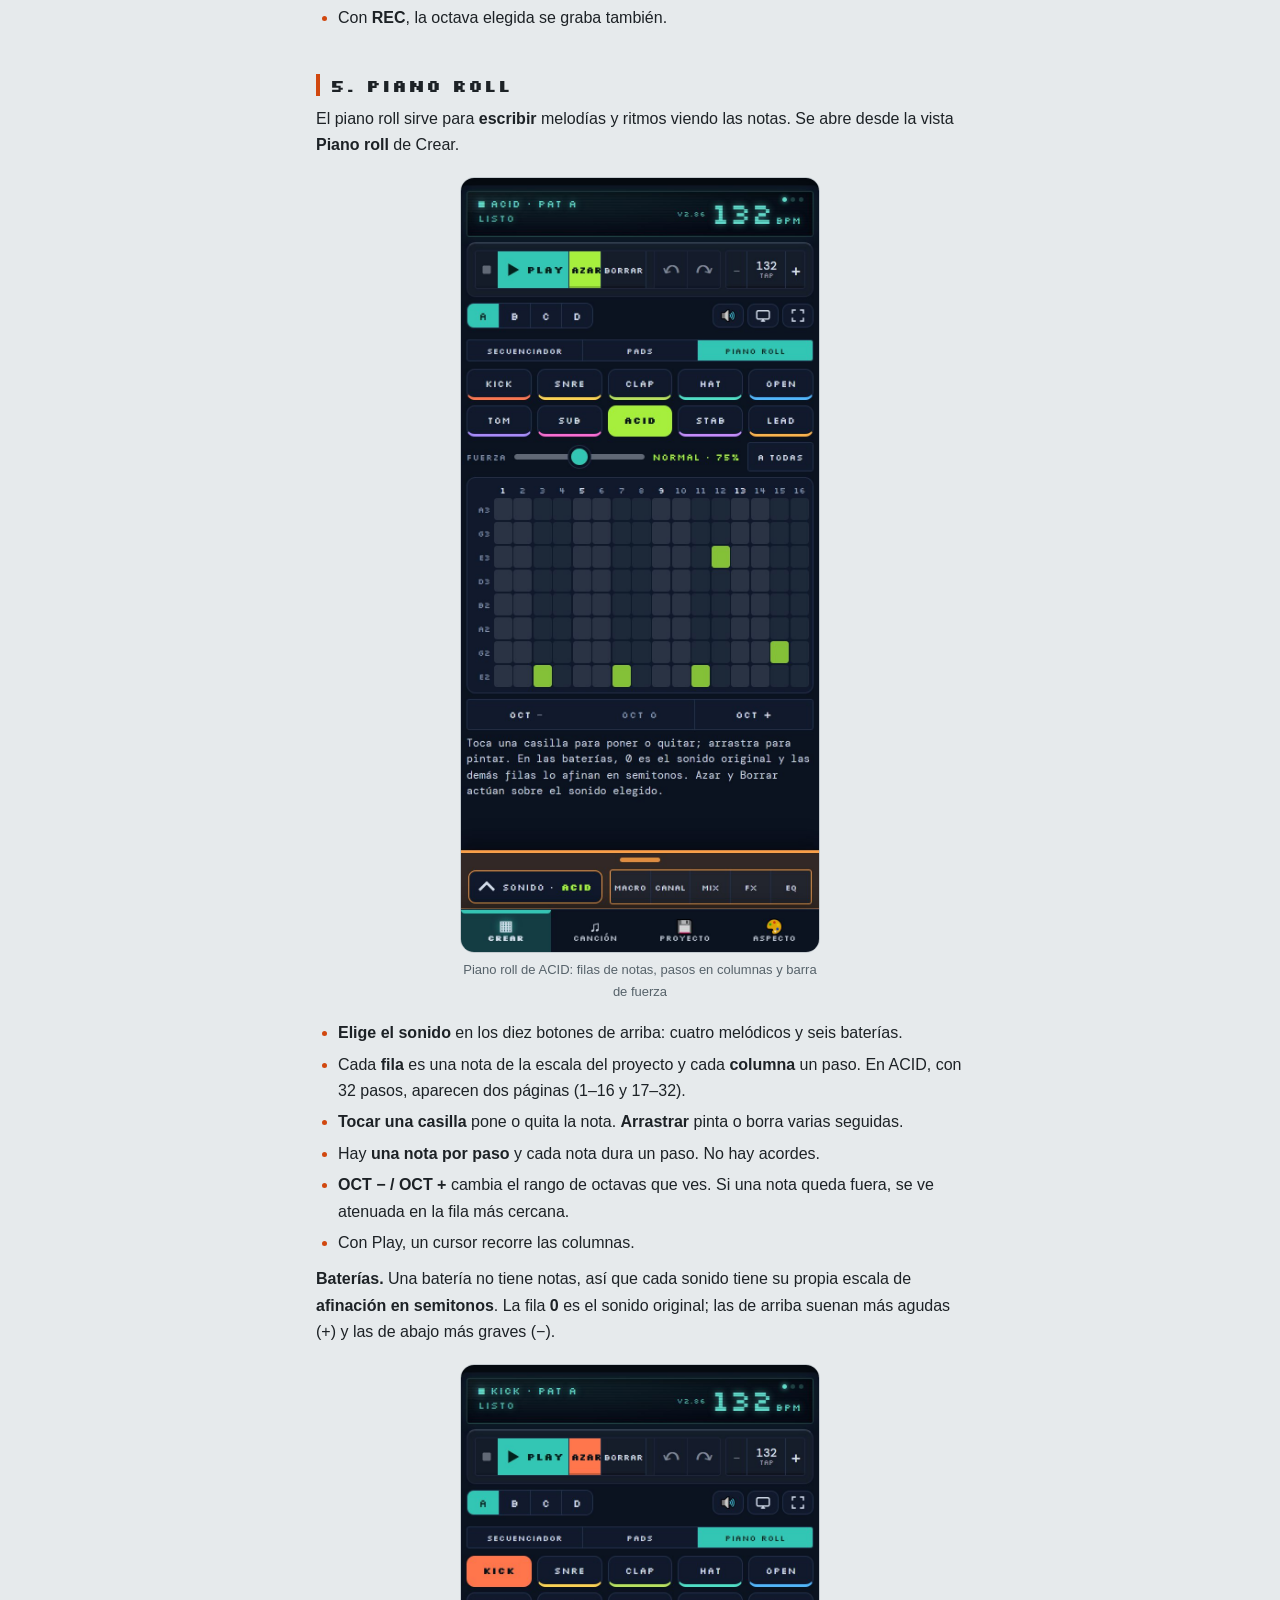
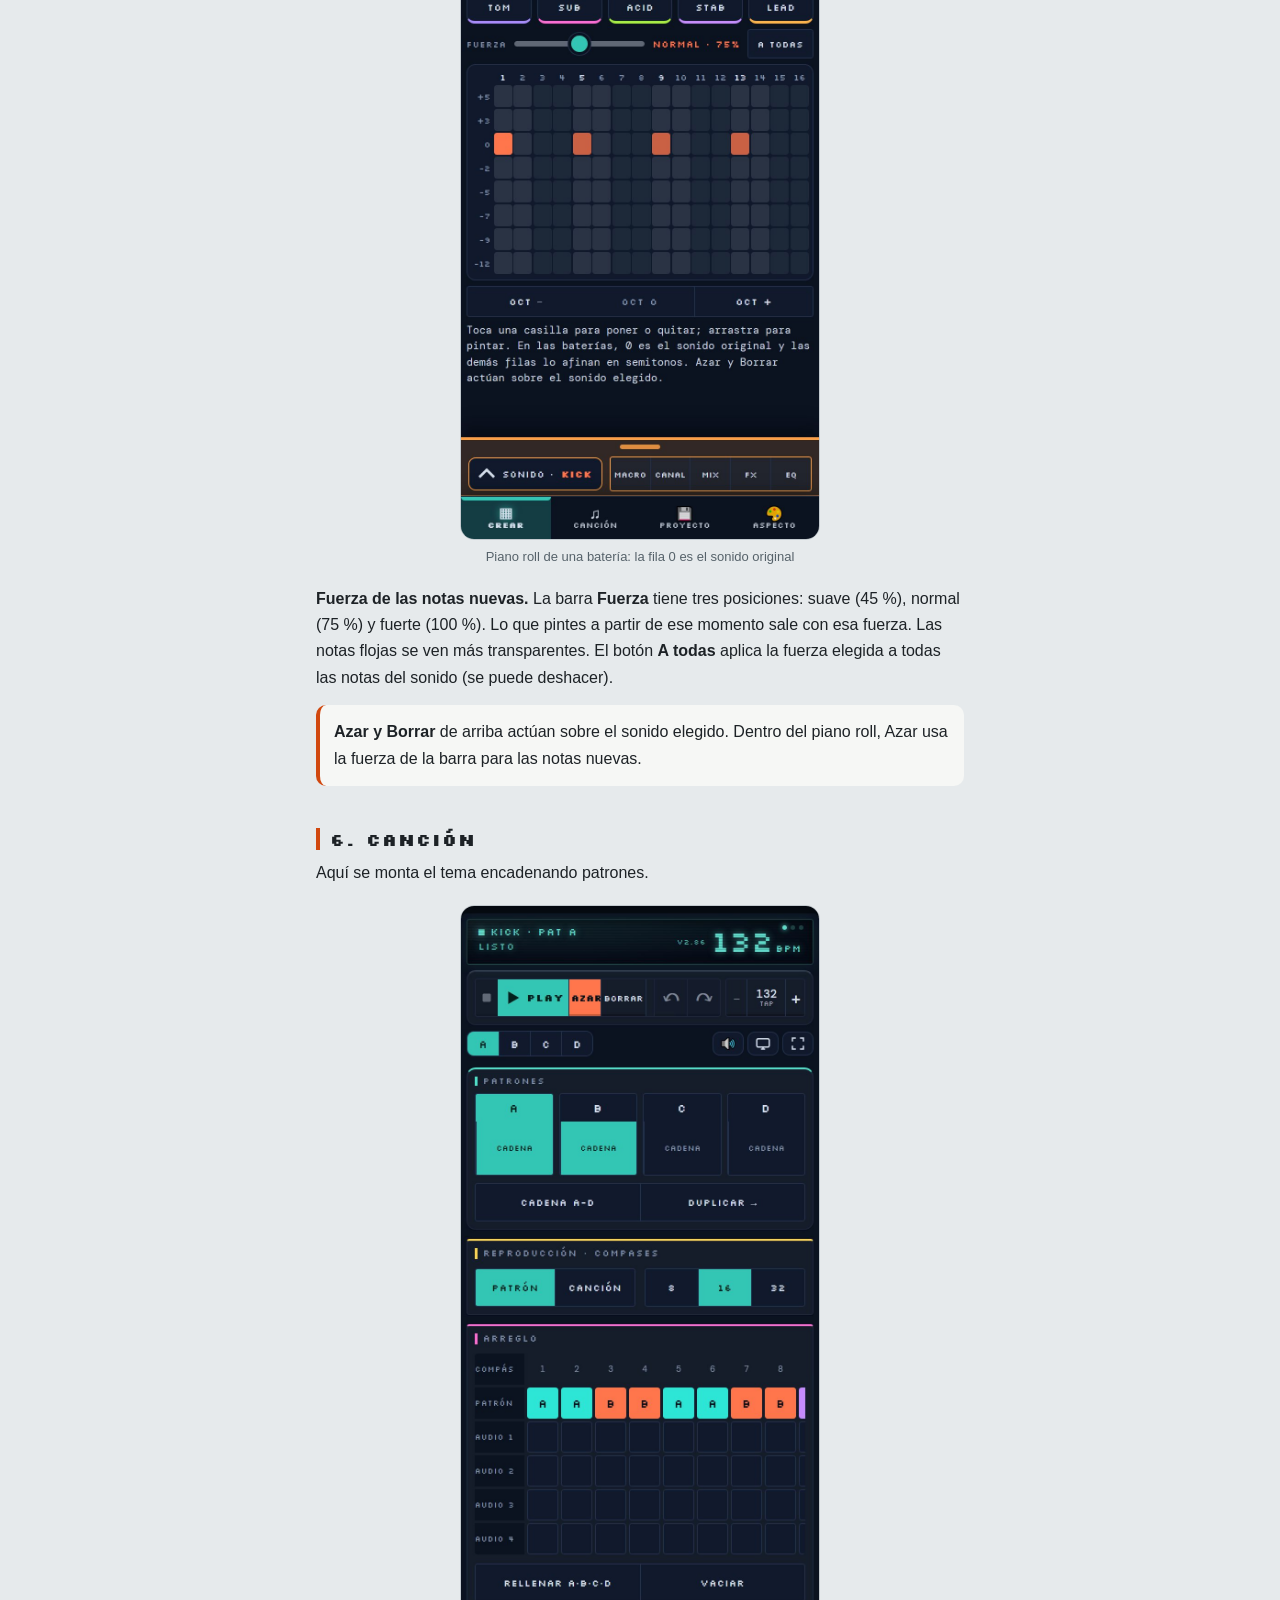
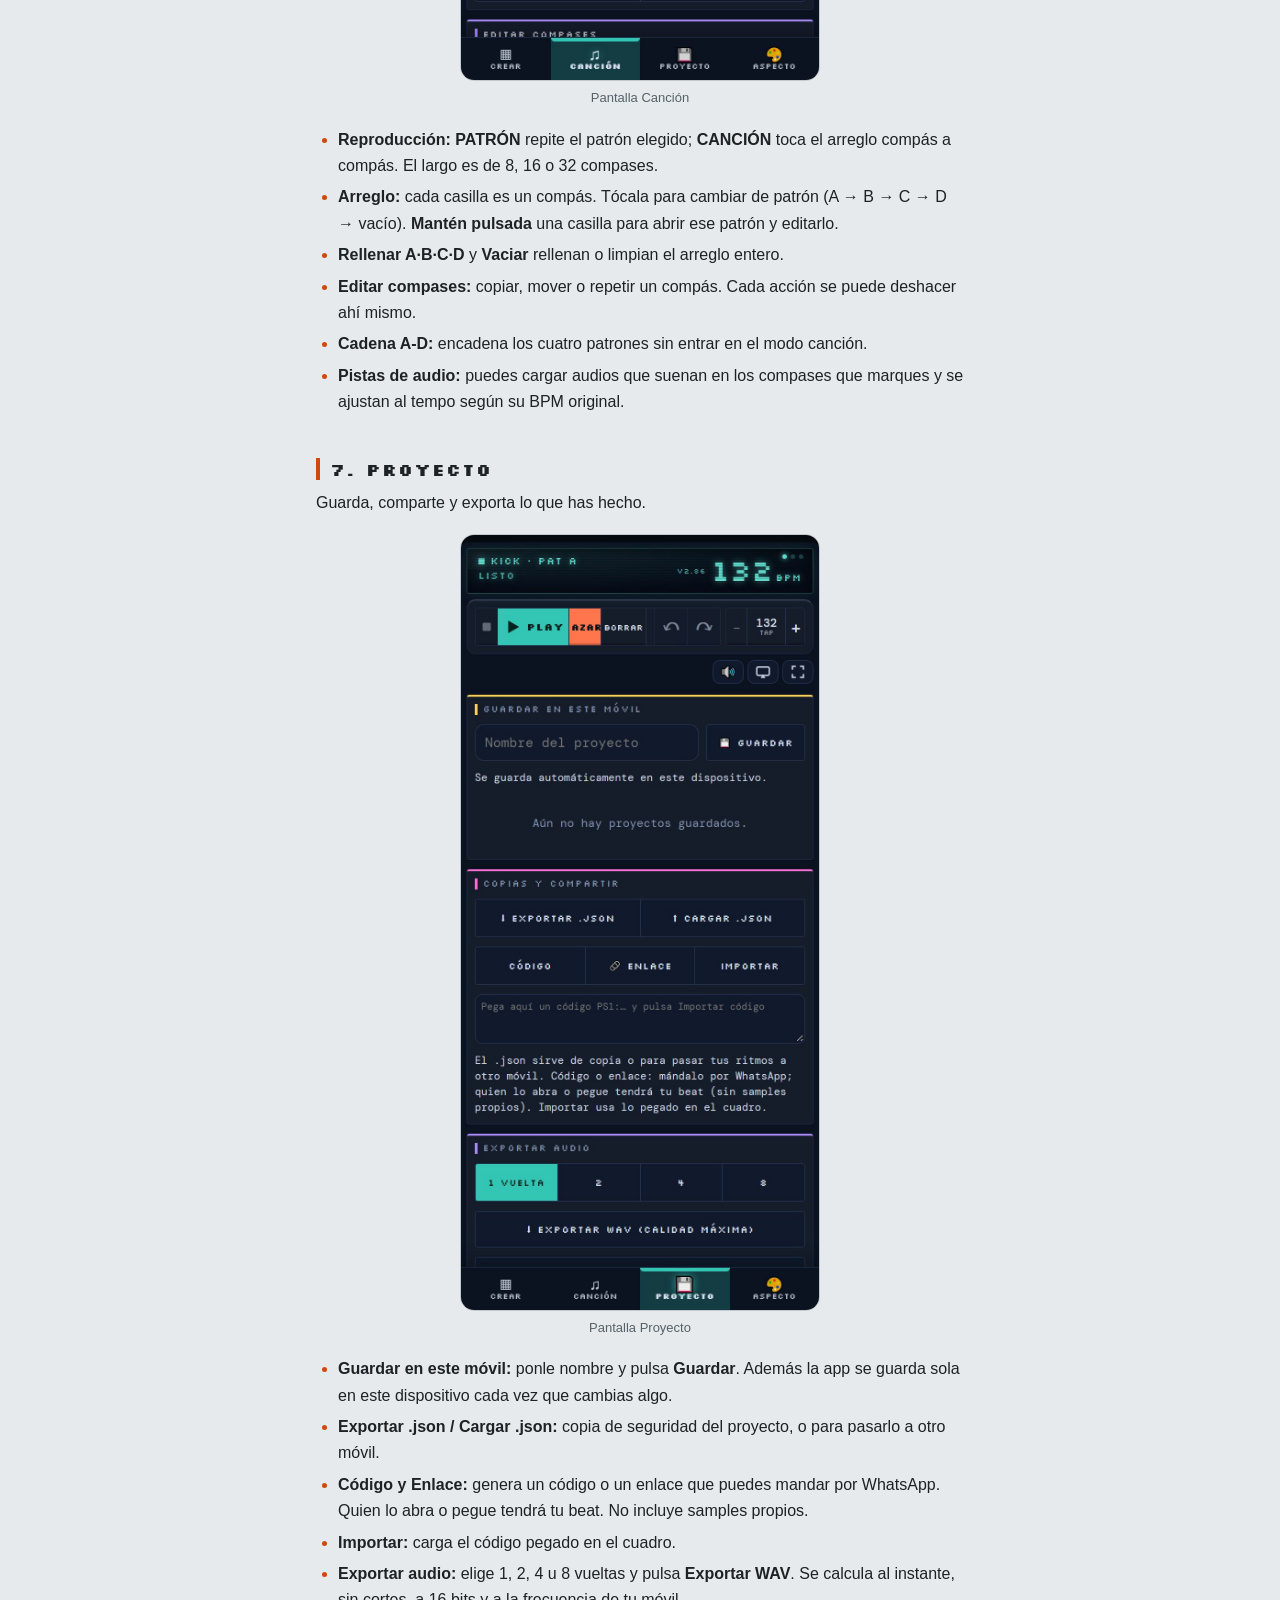
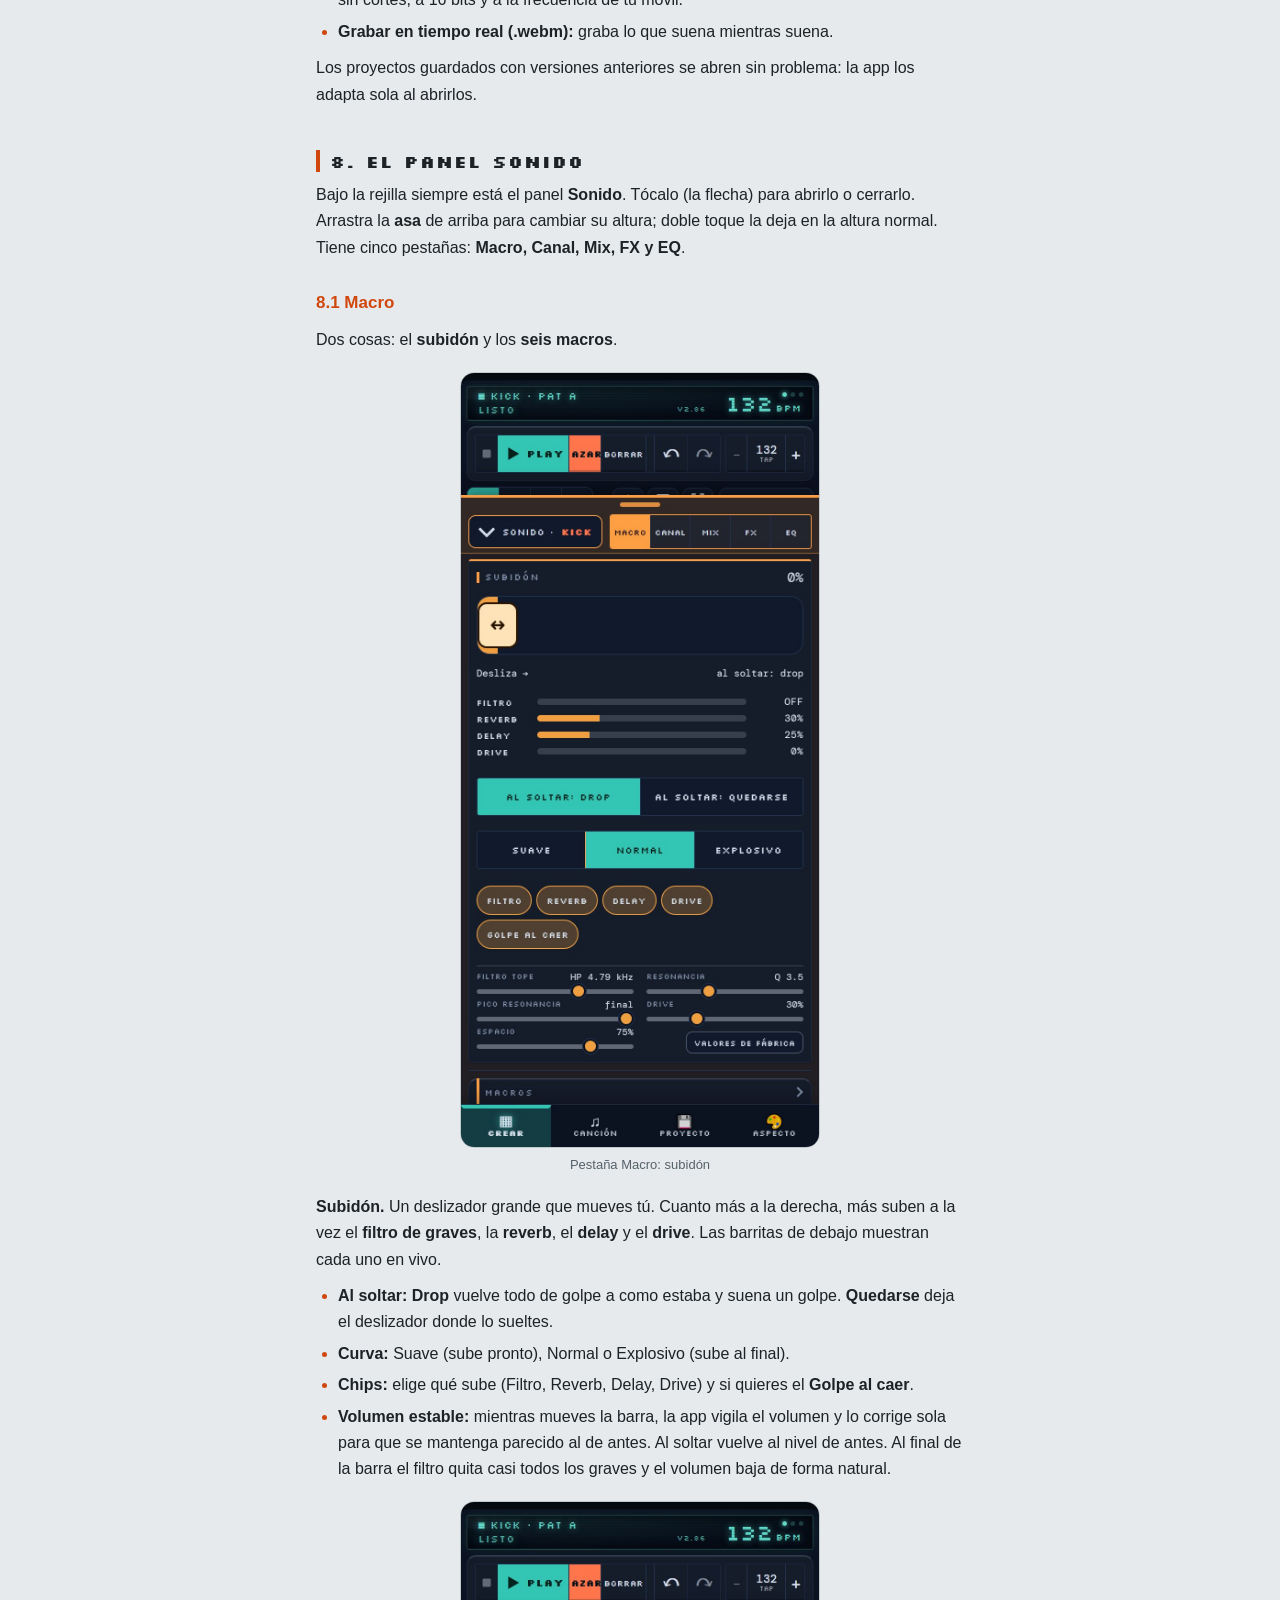
==== commit b3375176: "Manual: galeria de vistas rotuladas tras el indice - 12 miniaturas (Crear y Panel Sonido), cada una " ====
--- a/manual.html
+++ b/manual.html
@@ -37,6 +37,15 @@
 nav.toc a{text-decoration:none;display:inline-block;min-height:30px;padding:3px 0}
 .top{position:fixed;right:14px;bottom:calc(14px + env(safe-area-inset-bottom));width:46px;height:46px;border-radius:50%;border:0;background:var(--ac);color:var(--onac);font-size:20px;display:none;box-shadow:0 4px 14px rgba(0,0,0,.4)}
 .top.on{display:block}
+.galeria{margin:26px 0 0}
+.galeria h2{margin-top:30px}
+.galeria h3{margin:20px 0 8px;font-size:15px}
+.gal{display:grid;grid-template-columns:repeat(2,minmax(0,1fr));gap:10px}
+@media(min-width:560px){.gal{grid-template-columns:repeat(3,minmax(0,1fr))}}
+.gal a{display:block;padding:6px;border-radius:12px;background:var(--card);border:1px solid var(--line);text-decoration:none;color:var(--fg);text-align:center}
+.gal a:active,.gal a:focus-visible{border-color:var(--ac);outline:none}
+.gal img{display:block;width:100%;height:auto;border-radius:8px;background:var(--bg)}
+.gal span{display:block;margin-top:6px;font-size:13px;line-height:1.3;color:var(--mute)}
 #err{color:#ff8a80}
 </style>
 </head>
@@ -70,7 +79,16 @@
  const t='<nav class="toc" aria-label="Índice"><h2>Índice</h2><ol>'+toc.map(([id,t])=>`<li><a href="#${id}">${inl(t.replace(/^\d+\.\s*/,''))}</a></li>`).join('')+'</ol></nav>';
  return html.replace('</h1>','</h1>'+t)}
 const doc=document.getElementById('doc');
-fetch('MANUAL.md?v='+Date.now()).then(r=>{if(!r.ok)throw 0;return r.text()}).then(t=>{doc.innerHTML=md(t);const h=location.hash&&document.getElementById(decodeURIComponent(location.hash.slice(1)));if(h)h.scrollIntoView()}).catch(()=>{doc.innerHTML='<p id="err">No se pudo cargar el manual. Comprueba la conexión y recarga la página.</p>'});
+/* galeria de vistas: bloque <!--galeria--> del manual (en GitHub es una tabla; aqui se muestra como cuadricula) */
+function galeria(t){const m=t.match(/<!--galeria-->([\s\S]*?)<!--\/galeria-->/);if(!m)return{t,g:''};const b=m[1],tit=(b.match(/^##\s+(.*)$/m)||[0,'Vistas'])[1];
+ const grupos=b.split(/^\*\*(.+?)\*\*\s*$/m);let g='<section class="galeria"><h2 id="vistas">'+inl(tit)+'</h2>';
+ for(let i=1;i<grupos.length;i+=2){const items=[...grupos[i+1].matchAll(/<a href="(#[^"]+)"><img src="([^"]+)"[^>]*>(?:<br>)?([^<]*)<\/a>/g)];
+  g+='<h3>'+inl(grupos[i])+'</h3><div class="gal">'+items.map(([,h,s,l])=>`<a href="${esc(h)}"><img src="${esc(s)}" alt="${esc(l)}" loading="lazy"><span>${inl(l)}</span></a>`).join('')+'</div>'}
+ return{t:t.replace(m[0],''),g:g+'</section>'}}
+/* los enlaces de GitHub quitan los puntos (81-macro); aqui los titulos llevan guiones (8-1-macro) */
+function arreglaEnlaces(){const mapa={};document.querySelectorAll('#doc h2,#doc h3').forEach(h=>{mapa[h.textContent.toLowerCase().normalize('NFD').replace(/[\u0300-\u036f]/g,'').replace(/\./g,'').replace(/[^a-z0-9]+/g,'-').replace(/^-|-$/g,'')]=h.id});
+ document.querySelectorAll('.gal a').forEach(a=>{const id=a.getAttribute('href').slice(1);if(!document.getElementById(id)&&mapa[id])a.setAttribute('href','#'+mapa[id])})}
+fetch('MANUAL.md?v='+Date.now()).then(r=>{if(!r.ok)throw 0;return r.text()}).then(t=>{const G=galeria(t);t=G.t;doc.innerHTML=md(t).replace('</nav>','</nav>'+G.g);arreglaEnlaces();const h=location.hash&&document.getElementById(decodeURIComponent(location.hash.slice(1)));if(h)h.scrollIntoView()}).catch(()=>{doc.innerHTML='<p id="err">No se pudo cargar el manual. Comprueba la conexión y recarga la página.</p>'});
 const tb=document.getElementById('top');addEventListener('scroll',()=>tb.classList.toggle('on',scrollY>600),{passive:true});tb.addEventListener('click',()=>scrollTo({top:0}));
 })();
 </script>
